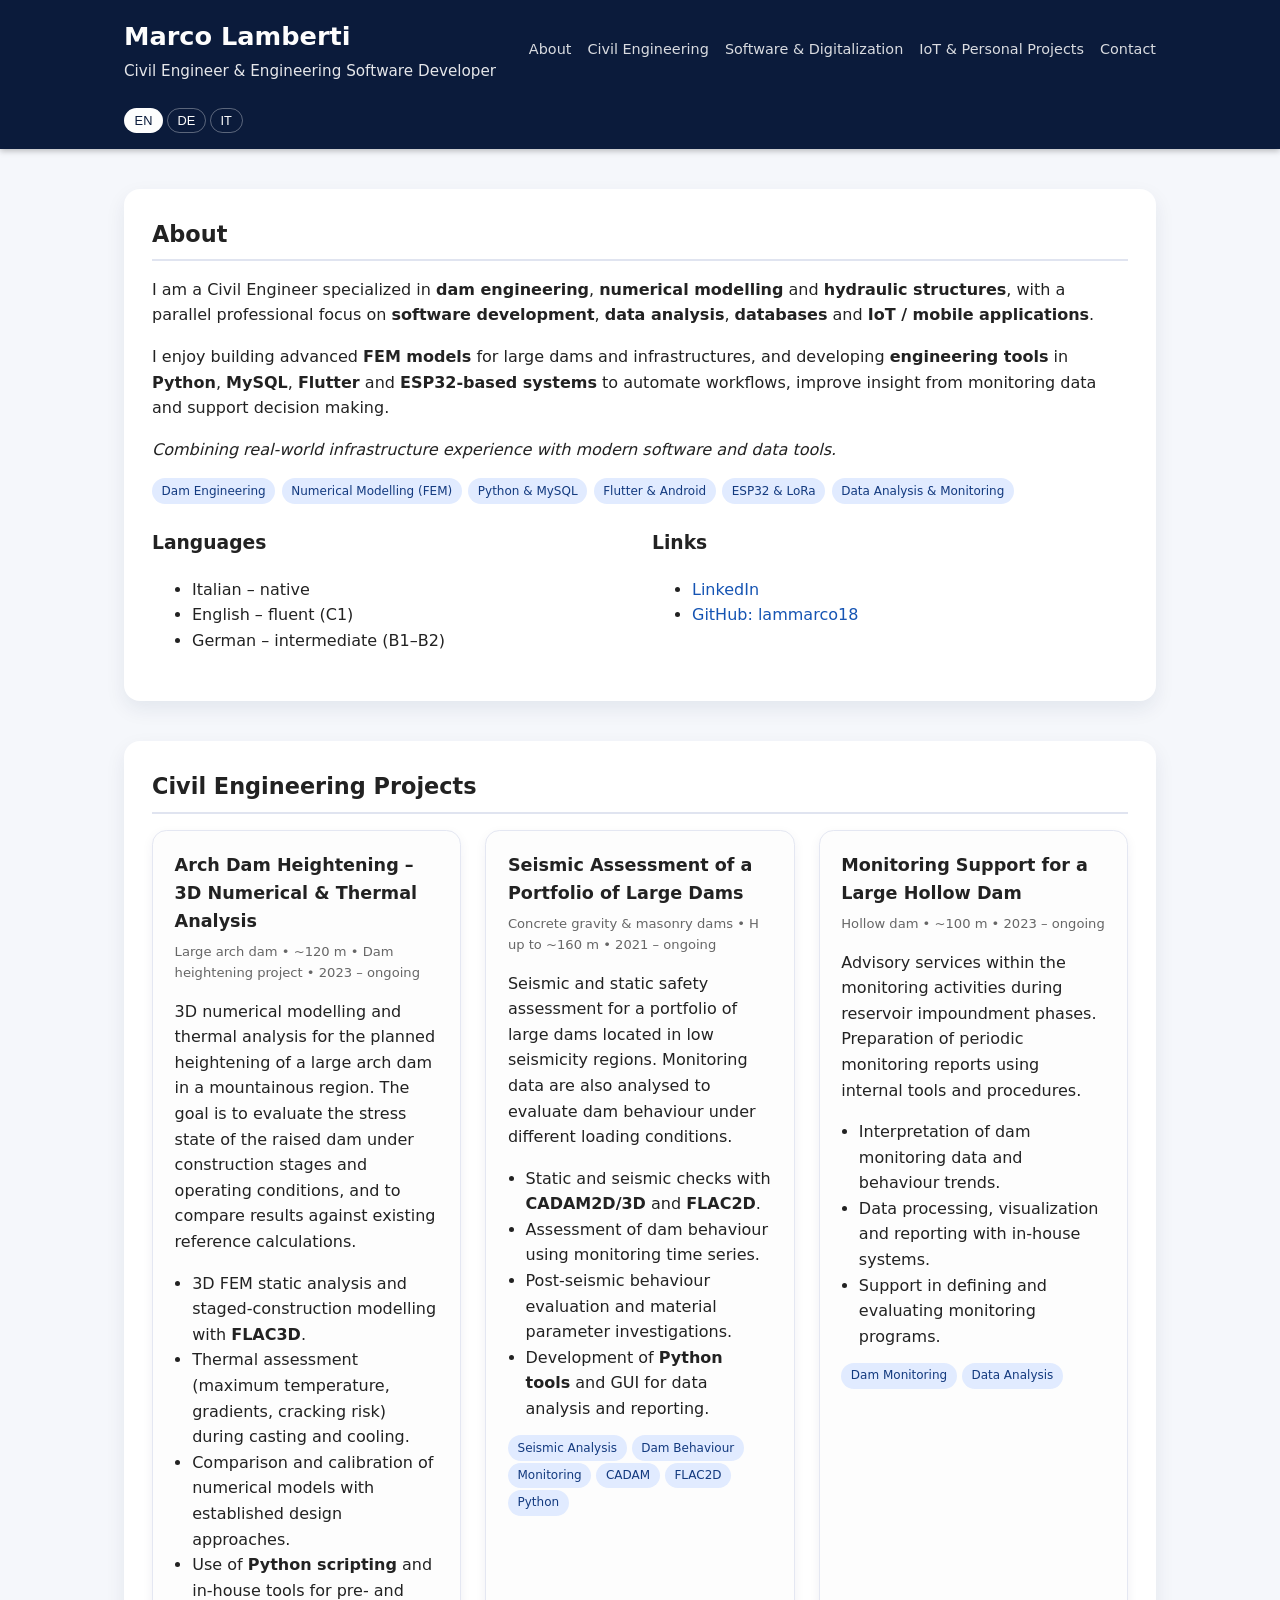
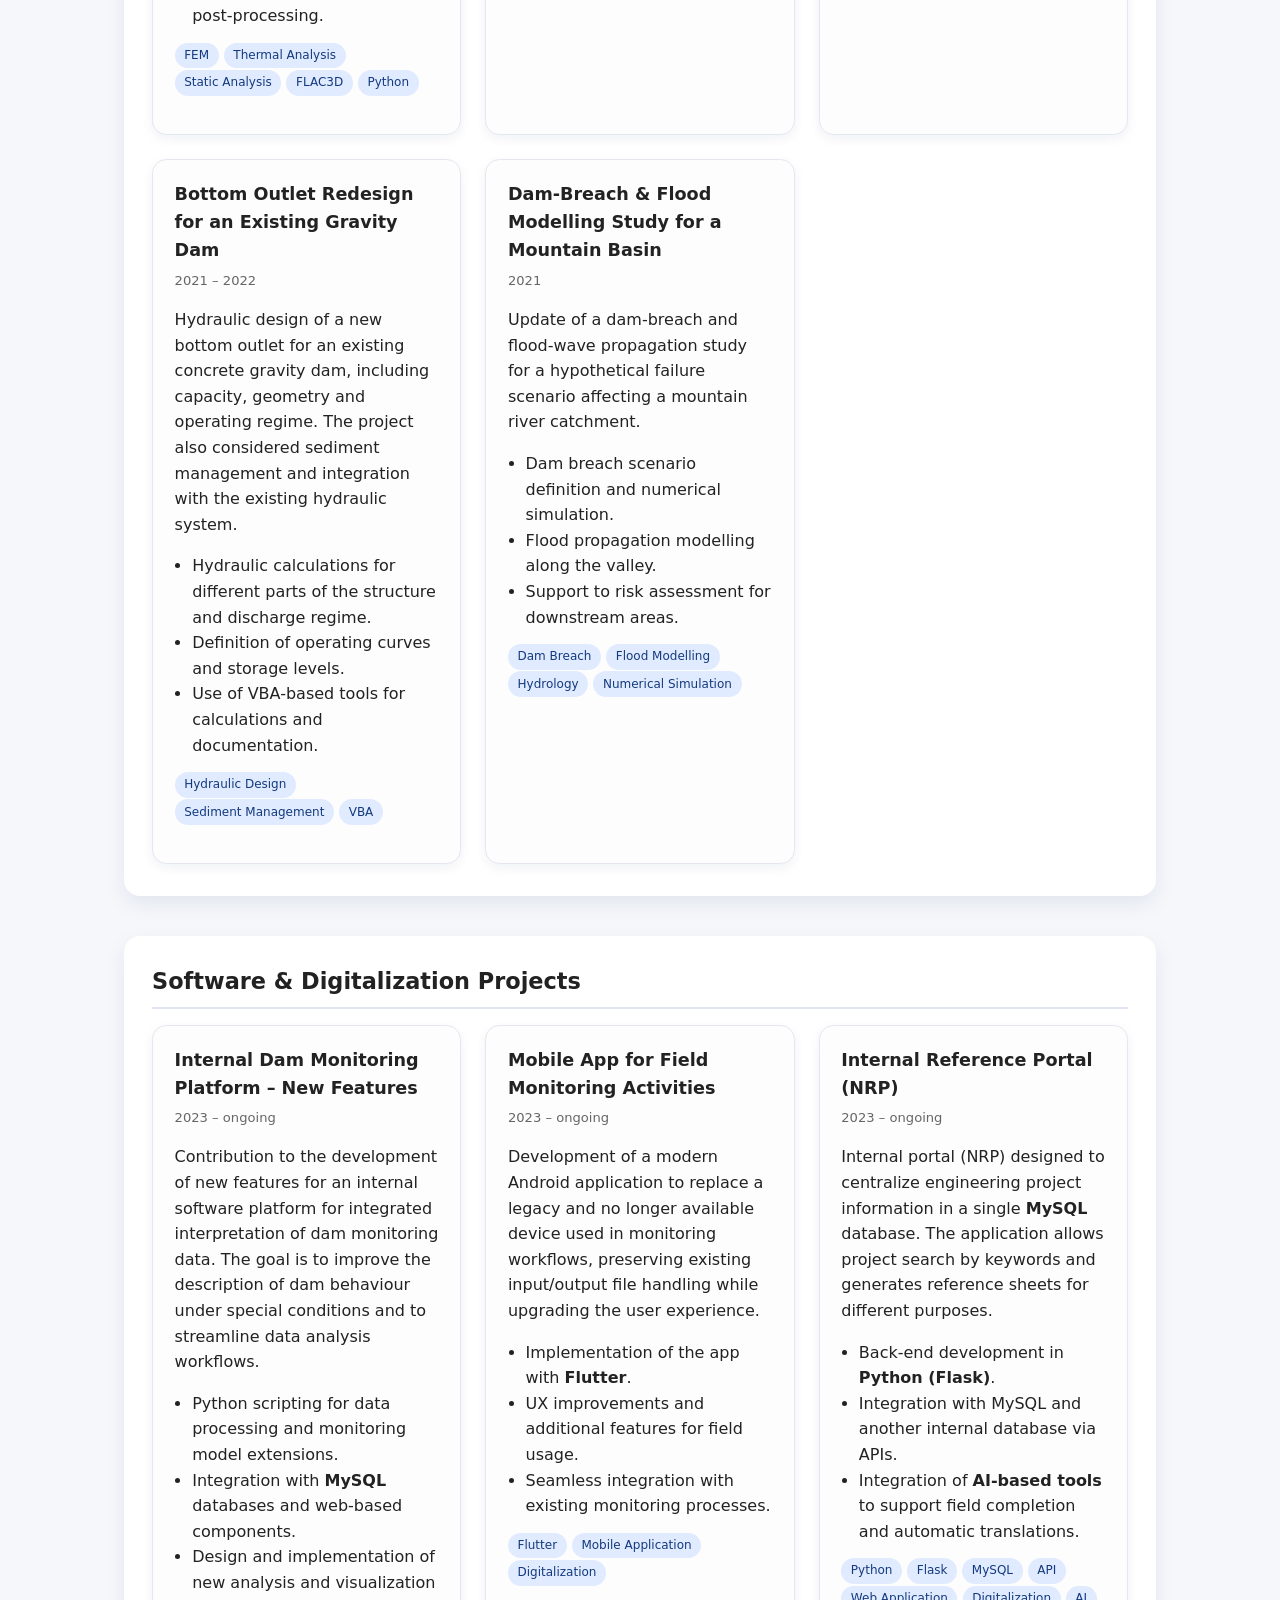
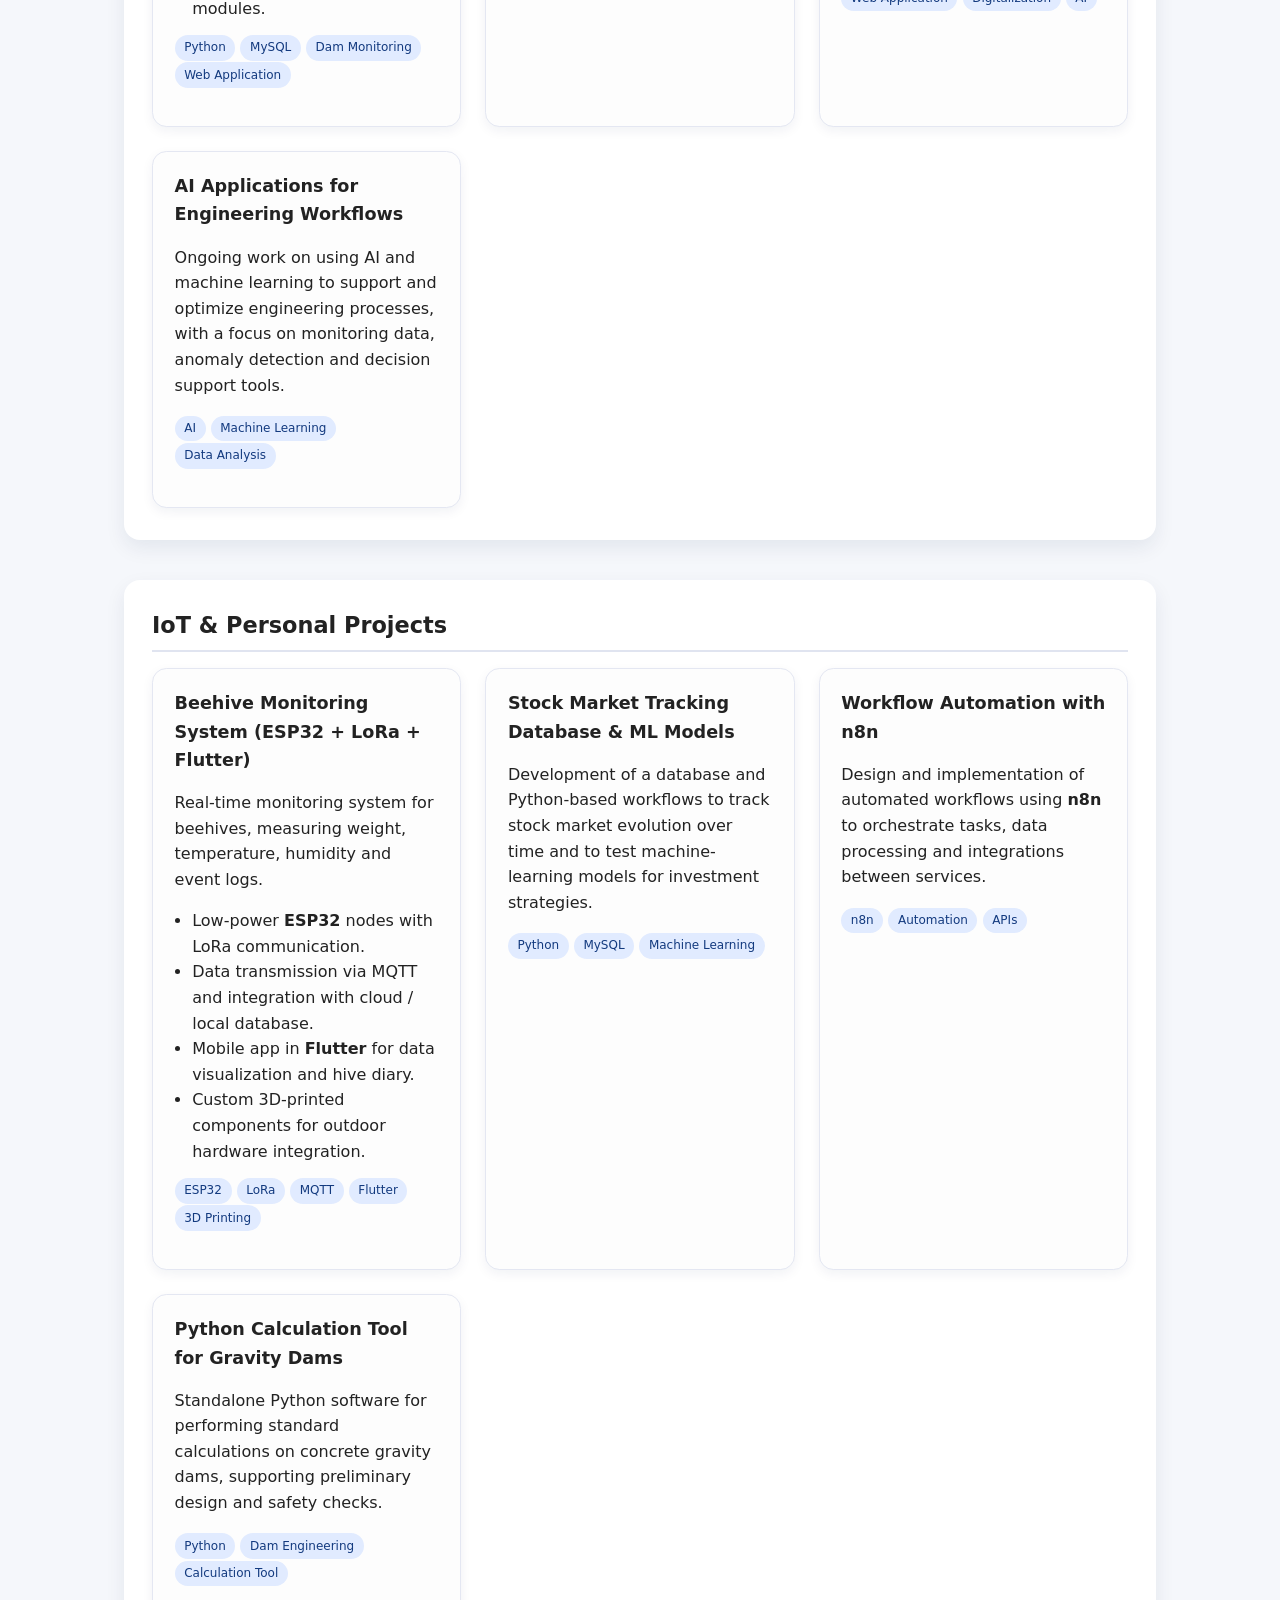
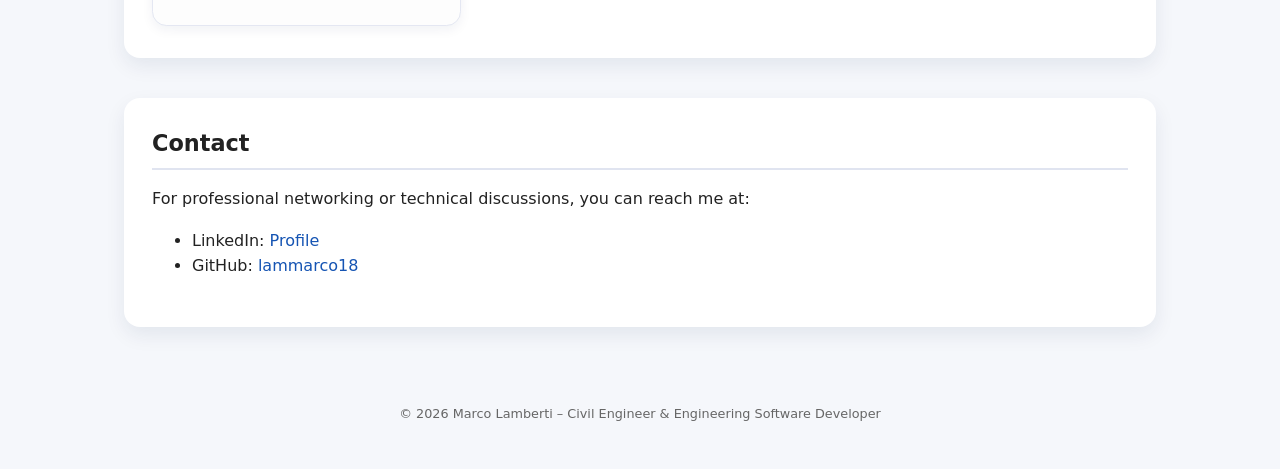
==== index.html @ 88639e2d "File added" ====
<!DOCTYPE html>
<html lang="en">
<head>
  <meta charset="UTF-8" />
  <title>Marco Lamberti – Civil Engineer & Software Developer</title>
  <meta name="viewport" content="width=device-width, initial-scale=1" />
  <meta name="description" content="Portfolio of Marco Lamberti, Civil Engineer specialized in dam engineering, numerical modelling and engineering software development (Python, MySQL, Flutter, IoT).">
  <link rel="stylesheet" href="style.css" />
</head>
<body>
  <header class="site-header">
    <div class="container header-inner">
      <div>
        <h1 class="site-title">Marco Lamberti</h1>
        <p class="site-subtitle">Civil Engineer &amp; Engineering Software Developer</p>
      </div>
      <nav class="main-nav">
        <a href="#about">About</a>
        <a href="#civil">Civil Engineering</a>
        <a href="#software">Software &amp; Digitalization</a>
        <a href="#iot">IoT &amp; Personal Projects</a>
        <a href="#contact">Contact</a>
      </nav>
      <div class="lang-switch">
        <button data-lang="en" class="lang-btn active">EN</button>
        <button data-lang="de" class="lang-btn">DE</button>
        <button data-lang="it" class="lang-btn">IT</button>
      </div>
    </div>
  </header>

  <main class="container">

    <!-- ================= ENGLISH ================= -->
    <section class="lang-section" data-lang="en">
      <section id="about" class="section-block">
        <h2>About</h2>
        <p>
          I am a Civil Engineer specialized in <strong>dam engineering</strong>, 
          <strong>numerical modelling</strong> and <strong>hydraulic structures</strong>,
          with a parallel professional focus on <strong>software development</strong>,
          <strong>data analysis</strong>, <strong>databases</strong> and 
          <strong>IoT / mobile applications</strong>.
        </p>
        <p>
          I enjoy building advanced <strong>FEM models</strong> for large dams and
          infrastructures, and developing <strong>engineering tools</strong> in 
          <strong>Python</strong>, <strong>MySQL</strong>, <strong>Flutter</strong> and 
          <strong>ESP32-based systems</strong> to automate workflows, improve insight 
          from monitoring data and support decision making.
        </p>
        <p class="tagline">
          Combining real-world infrastructure experience with modern software and data tools.
        </p>

        <div class="chips">
          <span class="chip">Dam Engineering</span>
          <span class="chip">Numerical Modelling (FEM)</span>
          <span class="chip">Python &amp; MySQL</span>
          <span class="chip">Flutter &amp; Android</span>
          <span class="chip">ESP32 &amp; LoRa</span>
          <span class="chip">Data Analysis &amp; Monitoring</span>
        </div>

        <div class="info-grid">
          <div>
            <h3>Languages</h3>
            <ul>
              <li>Italian – native</li>
              <li>English – fluent (C1)</li>
              <li>German – intermediate (B1–B2)</li>
            </ul>
          </div>
          <div>
            <h3>Links</h3>
            <ul>
              <li><a href="https://www.linkedin.com/in/marco-lamberti-engineer" target="_blank" rel="noopener">LinkedIn</a></li>
              <li><a href="https://github.com/lammarco18" target="_blank" rel="noopener">GitHub: lammarco18</a></li>
            </ul>
          </div>
        </div>
      </section>

      <section id="civil" class="section-block">
        <h2>Civil Engineering Projects</h2>
        <div class="card-grid">

          <article class="card">
            <h3>Arch Dam Heightening – 3D Numerical &amp; Thermal Analysis</h3>
            <p class="card-meta">Large arch dam • ~120 m • Dam heightening project • 2023 – ongoing</p>
            <p>
              3D numerical modelling and thermal analysis for the planned heightening of a 
              large arch dam in a mountainous region. The goal is to evaluate the stress state 
              of the raised dam under construction stages and operating conditions, and to compare 
              results against existing reference calculations.
            </p>
            <ul class="card-list">
              <li>3D FEM static analysis and staged-construction modelling with <strong>FLAC3D</strong>.</li>
              <li>Thermal assessment (maximum temperature, gradients, cracking risk) during casting and cooling.</li>
              <li>Comparison and calibration of numerical models with established design approaches.</li>
              <li>Use of <strong>Python scripting</strong> and in-house tools for pre- and post-processing.</li>
            </ul>
            <p class="card-tags">
              <span class="chip">FEM</span>
              <span class="chip">Thermal Analysis</span>
              <span class="chip">Static Analysis</span>
              <span class="chip">FLAC3D</span>
              <span class="chip">Python</span>
            </p>
          </article>

          <article class="card">
            <h3>Seismic Assessment of a Portfolio of Large Dams</h3>
            <p class="card-meta">Concrete gravity &amp; masonry dams • H up to ~160 m • 2021 – ongoing</p>
            <p>
              Seismic and static safety assessment for a portfolio of large dams located in 
              low seismicity regions. Monitoring data are also analysed to evaluate 
              dam behaviour under different loading conditions.
            </p>
            <ul class="card-list">
              <li>Static and seismic checks with <strong>CADAM2D/3D</strong> and <strong>FLAC2D</strong>.</li>
              <li>Assessment of dam behaviour using monitoring time series.</li>
              <li>Post-seismic behaviour evaluation and material parameter investigations.</li>
              <li>Development of <strong>Python tools</strong> and GUI for data analysis and reporting.</li>
            </ul>
            <p class="card-tags">
              <span class="chip">Seismic Analysis</span>
              <span class="chip">Dam Behaviour</span>
              <span class="chip">Monitoring</span>
              <span class="chip">CADAM</span>
              <span class="chip">FLAC2D</span>
              <span class="chip">Python</span>
            </p>
          </article>

          <article class="card">
            <h3>Monitoring Support for a Large Hollow Dam</h3>
            <p class="card-meta">Hollow dam • ~100 m • 2023 – ongoing</p>
            <p>
              Advisory services within the monitoring activities during reservoir 
              impoundment phases. Preparation of periodic monitoring reports using 
              internal tools and procedures.
            </p>
            <ul class="card-list">
              <li>Interpretation of dam monitoring data and behaviour trends.</li>
              <li>Data processing, visualization and reporting with in-house systems.</li>
              <li>Support in defining and evaluating monitoring programs.</li>
            </ul>
            <p class="card-tags">
              <span class="chip">Dam Monitoring</span>
              <span class="chip">Data Analysis</span>
            </p>
          </article>

          <article class="card">
            <h3>Bottom Outlet Redesign for an Existing Gravity Dam</h3>
            <p class="card-meta">2021 – 2022</p>
            <p>
              Hydraulic design of a new bottom outlet for an existing concrete gravity dam, 
              including capacity, geometry and operating regime. The project also considered 
              sediment management and integration with the existing hydraulic system.
            </p>
            <ul class="card-list">
              <li>Hydraulic calculations for different parts of the structure and discharge regime.</li>
              <li>Definition of operating curves and storage levels.</li>
              <li>Use of VBA-based tools for calculations and documentation.</li>
            </ul>
            <p class="card-tags">
              <span class="chip">Hydraulic Design</span>
              <span class="chip">Sediment Management</span>
              <span class="chip">VBA</span>
            </p>
          </article>

          <article class="card">
            <h3>Dam-Breach &amp; Flood Modelling Study for a Mountain Basin</h3>
            <p class="card-meta">2021</p>
            <p>
              Update of a dam-breach and flood-wave propagation study for a hypothetical 
              failure scenario affecting a mountain river catchment.
            </p>
            <ul class="card-list">
              <li>Dam breach scenario definition and numerical simulation.</li>
              <li>Flood propagation modelling along the valley.</li>
              <li>Support to risk assessment for downstream areas.</li>
            </ul>
            <p class="card-tags">
              <span class="chip">Dam Breach</span>
              <span class="chip">Flood Modelling</span>
              <span class="chip">Hydrology</span>
              <span class="chip">Numerical Simulation</span>
            </p>
          </article>

        </div>
      </section>

      <section id="software" class="section-block">
        <h2>Software &amp; Digitalization Projects</h2>
        <div class="card-grid">

          <article class="card">
            <h3>Internal Dam Monitoring Platform – New Features</h3>
            <p class="card-meta">2023 – ongoing</p>
            <p>
              Contribution to the development of new features for an internal software 
              platform for integrated interpretation of dam monitoring data. The goal is to 
              improve the description of dam behaviour under special conditions and to 
              streamline data analysis workflows.
            </p>
            <ul class="card-list">
              <li>Python scripting for data processing and monitoring model extensions.</li>
              <li>Integration with <strong>MySQL</strong> databases and web-based components.</li>
              <li>Design and implementation of new analysis and visualization modules.</li>
            </ul>
            <p class="card-tags">
              <span class="chip">Python</span>
              <span class="chip">MySQL</span>
              <span class="chip">Dam Monitoring</span>
              <span class="chip">Web Application</span>
            </p>
          </article>

          <article class="card">
            <h3>Mobile App for Field Monitoring Activities</h3>
            <p class="card-meta">2023 – ongoing</p>
            <p>
              Development of a modern Android application to replace a legacy and 
              no longer available device used in monitoring workflows, preserving 
              existing input/output file handling while upgrading the user experience.
            </p>
            <ul class="card-list">
              <li>Implementation of the app with <strong>Flutter</strong>.</li>
              <li>UX improvements and additional features for field usage.</li>
              <li>Seamless integration with existing monitoring processes.</li>
            </ul>
            <p class="card-tags">
              <span class="chip">Flutter</span>
              <span class="chip">Mobile Application</span>
              <span class="chip">Digitalization</span>
            </p>
          </article>

          <article class="card">
            <h3>Internal Reference Portal (NRP)</h3>
            <p class="card-meta">2023 – ongoing</p>
            <p>
              Internal portal (NRP) designed to centralize engineering project information in a single 
              <strong>MySQL</strong> database. The application allows project search by 
              keywords and generates reference sheets for different purposes.
            </p>
            <ul class="card-list">
              <li>Back-end development in <strong>Python (Flask)</strong>.</li>
              <li>Integration with MySQL and another internal database via APIs.</li>
              <li>Integration of <strong>AI-based tools</strong> to support field completion and automatic translations.</li>
            </ul>
            <p class="card-tags">
              <span class="chip">Python</span>
              <span class="chip">Flask</span>
              <span class="chip">MySQL</span>
              <span class="chip">API</span>
              <span class="chip">Web Application</span>
              <span class="chip">Digitalization</span>
              <span class="chip">AI</span>
            </p>
          </article>

          <article class="card">
            <h3>AI Applications for Engineering Workflows</h3>
            <p>
              Ongoing work on using AI and machine learning to support and optimize 
              engineering processes, with a focus on monitoring data, anomaly detection 
              and decision support tools.
            </p>
            <p class="card-tags">
              <span class="chip">AI</span>
              <span class="chip">Machine Learning</span>
              <span class="chip">Data Analysis</span>
            </p>
          </article>

        </div>
      </section>

      <section id="iot" class="section-block">
        <h2>IoT &amp; Personal Projects</h></h2>
        <div class="card-grid">

          <article class="card">
            <h3>Beehive Monitoring System (ESP32 + LoRa + Flutter)</h3>
            <p>
              Real-time monitoring system for beehives, measuring weight, temperature, 
              humidity and event logs.
            </p>
            <ul class="card-list">
              <li>Low-power <strong>ESP32</strong> nodes with LoRa communication.</li>
              <li>Data transmission via MQTT and integration with cloud / local database.</li>
              <li>Mobile app in <strong>Flutter</strong> for data visualization and hive diary.</li>
              <li>Custom 3D-printed components for outdoor hardware integration.</li>
            </ul>
            <p class="card-tags">
              <span class="chip">ESP32</span>
              <span class="chip">LoRa</span>
              <span class="chip">MQTT</span>
              <span class="chip">Flutter</span>
              <span class="chip">3D Printing</span>
            </p>
          </article>

          <article class="card">
            <h3>Stock Market Tracking Database &amp; ML Models</h3>
            <p>
              Development of a database and Python-based workflows to track stock market 
              evolution over time and to test machine-learning models for investment strategies.
            </p>
            <p class="card-tags">
              <span class="chip">Python</span>
              <span class="chip">MySQL</span>
              <span class="chip">Machine Learning</span>
            </p>
          </article>

          <article class="card">
            <h3>Workflow Automation with n8n</h3>
            <p>
              Design and implementation of automated workflows using <strong>n8n</strong> 
              to orchestrate tasks, data processing and integrations between services.
            </p>
            <p class="card-tags">
              <span class="chip">n8n</span>
              <span class="chip">Automation</span>
              <span class="chip">APIs</span>
            </p>
          </article>

          <article class="card">
            <h3>Python Calculation Tool for Gravity Dams</h3>
            <p>
              Standalone Python software for performing standard calculations on concrete 
              gravity dams, supporting preliminary design and safety checks.
            </p>
            <p class="card-tags">
              <span class="chip">Python</span>
              <span class="chip">Dam Engineering</span>
              <span class="chip">Calculation Tool</span>
            </p>
          </article>

        </div>
      </section>

      <section id="contact" class="section-block">
        <h2>Contact</h2>
        <p>
          For professional networking or technical discussions, you can reach me at:
        </p>
        <ul>
          <li>LinkedIn: <a href="https://www.linkedin.com/in/marco-lamberti-engineer" target="_blank" rel="noopener">Profile</a></li>
          <li>GitHub: <a href="https://github.com/lammarco18" target="_blank" rel="noopener">lammarco18</a></li>
        </ul>
      </section>
    </section>

    <!-- ================= DEUTSCH ================= -->
    <section class="lang-section hidden" data-lang="de">
      <section id="about-de" class="section-block">
        <h2>Über mich</h2>
        <p>
          Ich bin Bauingenieur mit Spezialisierung auf <strong>Talsperren</strong>, 
          <strong>numerische Modellierung</strong> und <strong>hydraulische Bauwerke</strong>
          und verfolge parallel eine zweite Laufbahn im Bereich 
          <strong>Softwareentwicklung</strong>, <strong>Datenanalyse</strong>, 
          <strong>Datenbanken</strong> sowie <strong>IoT- und Mobile-Anwendungen</strong>.
        </p>
        <p>
          Ich verbinde praktische Erfahrungen aus Projekten an realen Infrastrukturen mit 
          modernen Werkzeugen wie <strong>Python</strong>, <strong>MySQL</strong>, 
          <strong>Flutter</strong> und <strong>ESP32</strong>, um Arbeitsabläufe zu 
          automatisieren und Monitoringdaten besser zu nutzen.
        </p>
      </section>

      <section id="civil-de" class="section-block">
        <h2>Referenzen – Bauingenieurwesen</h2>
        <ul>
          <li><strong>Erhöhung einer Bogenstaumauer</strong> – 3D-FEM- und thermische Nachweise mit FLAC3D.</li>
          <li><strong>Seismische Nachweise für ein Portfolio grosser Talsperren</strong> – statische, seismische und Monitoring-Analysen mit CADAM und FLAC2D.</li>
          <li><strong>Monitoring-Unterstützung für eine grosse Hohlstaumauer</strong> – Auswertung von Monitoringdaten und Berichterstellung.</li>
          <li><strong>Neuauslegung eines Grundablasses</strong> – hydraulische Berechnungen und Sedimentbewirtschaftung.</li>
          <li><strong>Dammbruch- und Flutwellensimulation für ein Gebirgseinzugsgebiet</strong> – Aktualisierung von Modellen und Szenarien.</li>
        </ul>
      </section>

      <section id="software-de" class="section-block">
        <h2>Software &amp; Digitalisierung</h2>
        <ul>
          <li>Mitentwicklung neuer Funktionen einer internen Monitoring-Plattform (Python, MySQL, Webanwendung).</li>
          <li>Entwicklung einer mobilen App für Monitoring-Einsätze im Feld (Flutter, Android).</li>
          <li>Aufbau eines internen Referenzportals (NRP) für Projektwissen (Python/Flask, MySQL, API, KI-Unterstützung).</li>
          <li>Entwicklung von KI-Anwendungen zur Unterstützung und Optimierung von Ingenieurprozessen.</li>
        </ul>
      </section>

      <section id="iot-de" class="section-block">
        <h2>IoT &amp; persönliche Projekte</h2>
        <ul>
          <li>IoT-System für <strong>Bienenstock-Monitoring</strong> (ESP32, LoRa, MQTT, Flutter, 3D-Druck).</li>
          <li>Datenbank und Workflows zur <strong>Aktienmarkt-Analyse</strong> mit ML-Modellen.</li>
          <li><strong>Workflow-Automatisierung</strong> mit n8n.</li>
          <li>Python-Software für <strong>Berechnungen von Gewichtsdämmen</strong>.</li>
        </ul>
      </section>

      <section id="contact-de" class="section-block">
        <h2>Kontakt</h2>
        <p>
          Für berufliches Networking oder technischen Austausch erreichen Sie mich unter:
        </p>
        <ul>
          <li>LinkedIn: <a href="https://www.linkedin.com/in/marco-lamberti-engineer" target="_blank" rel="noopener">Profil</a></li>
          <li>GitHub: <a href="https://github.com/lammarco18" target="_blank" rel="noopener">lammarco18</a></li>
        </ul>
      </section>
    </section>

    <!-- ================= ITALIANO ================= -->
    <section class="lang-section hidden" data-lang="it">
      <section id="about-it" class="section-block">
        <h2>Chi sono</h2>
        <p>
          Sono un Ingegnere Civile specializzato in <strong>ingegneria delle dighe</strong>, 
          <strong>modellazione numerica</strong> e <strong>opere idrauliche</strong>, con una 
          seconda anima professionale nello <strong>sviluppo software</strong>, 
          <strong>analisi dati</strong>, <strong>basi di dati</strong> e 
          <strong>applicazioni IoT e mobile</strong>.
        </p>
        <p>
          Unisco esperienza su progetti reali (dighe, infrastrutture idrauliche) con strumenti 
          moderni come <strong>Python</strong>, <strong>MySQL</strong>, <strong>Flutter</strong> 
          ed <strong>ESP32</strong>, creando strumenti che automatizzano i flussi di lavoro e 
          valorizzano i dati di monitoraggio.
        </p>
      </section>

      <section id="civil-it" class="section-block">
        <h2>Progetti di Ingegneria Civile</h2>
        <ul>
          <li><strong>Innalzamento di una diga ad arco</strong> – Modellazione 3D FEM e verifiche statiche e termiche con FLAC3D.</li>
          <li><strong>Verifiche sismiche di un portafoglio di grandi dighe</strong> – Analisi statiche, sismiche e dei dati di monitoraggio.</li>
          <li><strong>Supporto al monitoraggio di una grande diga a gravità cava</strong> – Interpretazione dei dati e redazione di rapporti periodici.</li>
          <li><strong>Ridisegno dello scarico di fondo di una diga</strong> – Progetto idraulico, capacità di scarico e gestione sedimenti.</li>
          <li><strong>Studio di rottura diga e propagazione dell’onda di piena</strong> per un bacino montano.</li>
        </ul>
      </section>

      <section id="software-it" class="section-block">
        <h2>Software &amp; Digitalizzazione</h2>
        <ul>
          <li>Sviluppo di nuove funzionalità per una piattaforma interna di monitoraggio dighe (Python, MySQL, web).</li>
          <li>Sviluppo di una app Android per le attività di monitoraggio in campo (Flutter).</li>
          <li>Sviluppo di un portale interno di referenze (NRP) per progetti di ingegneria (Python/Flask, MySQL, API, strumenti IA).</li>
          <li>Applicazioni di <strong>AI</strong> per ottimizzare processi nel campo dell’ingegneria.</li>
        </ul>
      </section>

      <section id="iot-it" class="section-block">
        <h2>IoT &amp; Progetti Personali</h2>
        <ul>
          <li>Sistema di <strong>monitoraggio arnie</strong> (ESP32, LoRa, MQTT, Flutter, componenti stampati in 3D).</li>
          <li>Database e workflow per <strong>analisi del mercato azionario</strong> con modelli ML.</li>
          <li><strong>Automazione di task</strong> con n8n.</li>
          <li>Software di calcolo per <strong>dighe a gravità</strong> in Python.</li>
        </ul>
      </section>

      <section id="contact-it" class="section-block">
        <h2>Contatti</h2>
        <p>
          Per networking professionale o discussioni tecniche, puoi contattarmi a:
        </p>
        <ul>
          <li>LinkedIn: <a href="https://www.linkedin.com/in/marco-lamberti-engineer" target="_blank" rel="noopener">Profilo</a></li>
          <li>GitHub: <a href="https://github.com/lammarco18" target="_blank" rel="noopener">lammarco18</a></li>
        </ul>
      </section>
    </section>

  </main>

  <footer class="site-footer">
    <div class="container">
      <p>&copy; <span id="year"></span> Marco Lamberti – Civil Engineer &amp; Engineering Software Developer</p>
    </div>
  </footer>

  <script>
    // Language switching
    const langButtons = document.querySelectorAll('.lang-btn');
    const langSections = document.querySelectorAll('.lang-section');

    langButtons.forEach(btn => {
      btn.addEventListener('click', () => {
        const lang = btn.getAttribute('data-lang');
        langButtons.forEach(b => b.classList.remove('active'));
        btn.classList.add('active');
        langSections.forEach(section => {
          if (section.getAttribute('data-lang') === lang) {
            section.classList.remove('hidden');
          } else {
            section.classList.add('hidden');
          }
        });
      });
    });

    // Year in footer
    document.getElementById('year').textContent = new Date().getFullYear();
  </script>
</body>
</html>
---- style.css ----
* {
  box-sizing: border-box;
}

body {
  margin: 0;
  font-family: system-ui, -apple-system, BlinkMacSystemFont, "Segoe UI", sans-serif;
  background: #f5f7fb;
  color: #222;
  line-height: 1.6;
}

a {
  color: #1554b3;
  text-decoration: none;
}

a:hover {
  text-decoration: underline;
}

.container {
  max-width: 1080px;
  margin: 0 auto;
  padding: 0 1.5rem;
}

/* Header */

.site-header {
  background: #0b1b3b;
  color: #fdfdfd;
  padding: 1rem 0;
  box-shadow: 0 2px 6px rgba(0,0,0,0.25);
  position: sticky;
  top: 0;
  z-index: 10;
}

.header-inner {
  display: flex;
  align-items: center;
  gap: 1.5rem;
  flex-wrap: wrap;
  justify-content: space-between;
}

.site-title {
  margin: 0;
  font-size: 1.6rem;
}

.site-subtitle {
  margin: 0.15rem 0 0;
  font-size: 0.95rem;
  opacity: 0.9;
}

.main-nav {
  display: flex;
  gap: 1rem;
  font-size: 0.9rem;
  flex-wrap: wrap;
}

.main-nav a {
  color: #fdfdfd;
  opacity: 0.85;
}

.main-nav a:hover {
  opacity: 1;
}

.lang-switch {
  display: flex;
  gap: 0.25rem;
}

.lang-btn {
  border: 1px solid #fdfdfd55;
  background: transparent;
  color: #fdfdfd;
  padding: 0.25rem 0.6rem;
  border-radius: 999px;
  font-size: 0.8rem;
  cursor: pointer;
}

.lang-btn.active {
  background: #fdfdfd;
  color: #0b1b3b;
}

/* Sections */

.section-block {
  margin: 2.5rem 0;
  background: #ffffff;
  padding: 1.75rem 1.75rem 2rem;
  border-radius: 1rem;
  box-shadow: 0 8px 20px rgba(15,35,80,0.08);
}

.section-block h2 {
  margin-top: 0;
  font-size: 1.4rem;
  border-bottom: 2px solid #e0e4f0;
  padding-bottom: 0.4rem;
  margin-bottom: 1rem;
}

/* Cards */

.card-grid {
  display: grid;
  grid-template-columns: repeat(auto-fit, minmax(260px, 1fr));
  gap: 1.5rem;
}

.card {
  background: #fdfdfd;
  border-radius: 0.9rem;
  padding: 1.25rem 1.35rem 1.4rem;
  box-shadow: 0 4px 12px rgba(15,35,80,0.06);
  border: 1px solid #e4e7f2;
}

.card h3 {
  margin-top: 0;
  margin-bottom: 0.35rem;
  font-size: 1.1rem;
}

.card-meta {
  font-size: 0.82rem;
  color: #666;
  margin-top: 0;
  margin-bottom: 0.5rem;
}

.card-list {
  padding-left: 1.1rem;
  margin: 0.4rem 0;
}

.card-tags {
  margin-top: 0.75rem;
}

/* Chips */

.chips {
  display: flex;
  flex-wrap: wrap;
  gap: 0.4rem;
  margin-top: 1rem;
}

.chip {
  display: inline-flex;
  align-items: center;
  padding: 0.2rem 0.6rem;
  border-radius: 999px;
  background: #e1ebff;
  font-size: 0.75rem;
  color: #133a7f;
}

/* About */

.tagline {
  margin-top: 0.75rem;
  font-style: italic;
}

.info-grid {
  display: grid;
  grid-template-columns: repeat(auto-fit, minmax(220px, 1fr));
  gap: 1.5rem;
  margin-top: 1.5rem;
}

.info-grid h3 {
  margin-top: 0;
}

/* Utilities */

.hidden {
  display: none;
}

/* Footer */

.site-footer {
  padding: 1.5rem 0 2rem;
  text-align: center;
  font-size: 0.8rem;
  color: #666;
}

/* Responsive */

@media (max-width: 720px) {
  .header-inner {
    align-items: flex-start;
  }
  .main-nav {
    order: 3;
  }
  .lang-switch {
    margin-left: auto;
  }
}
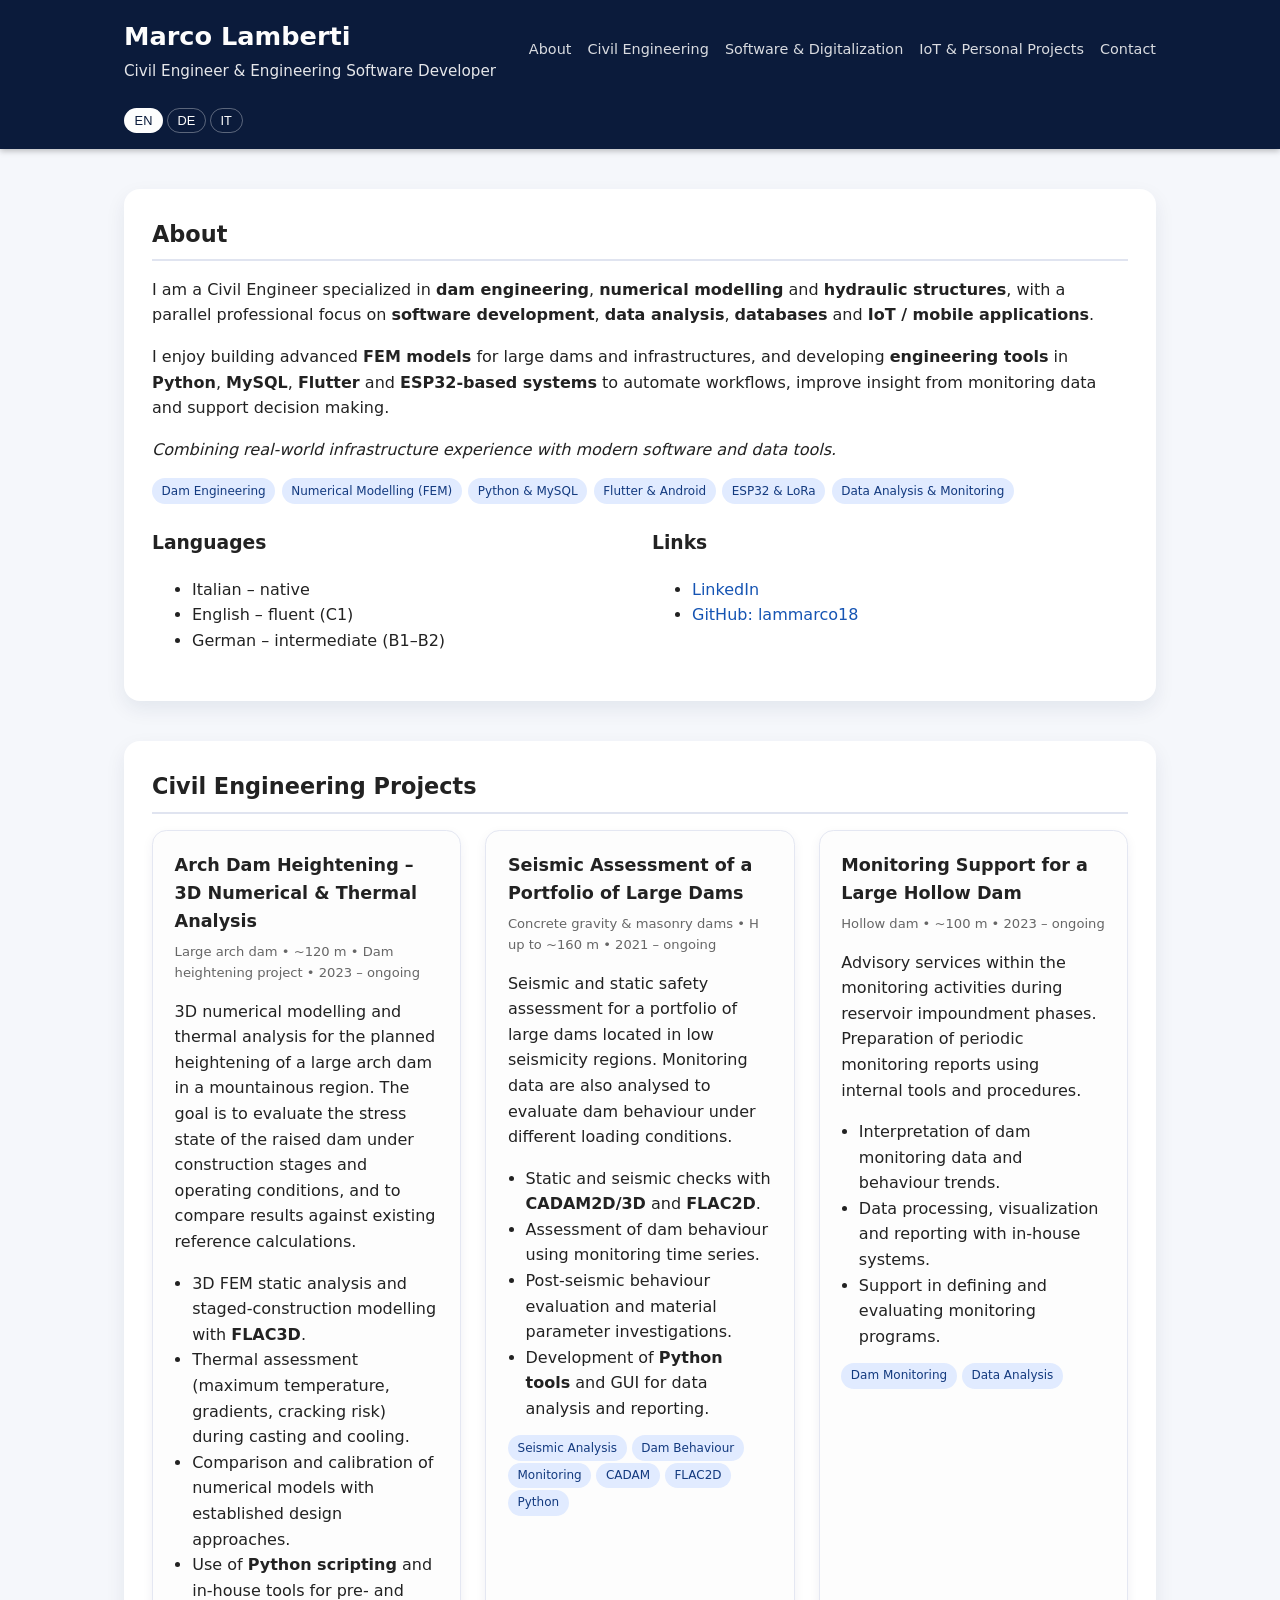
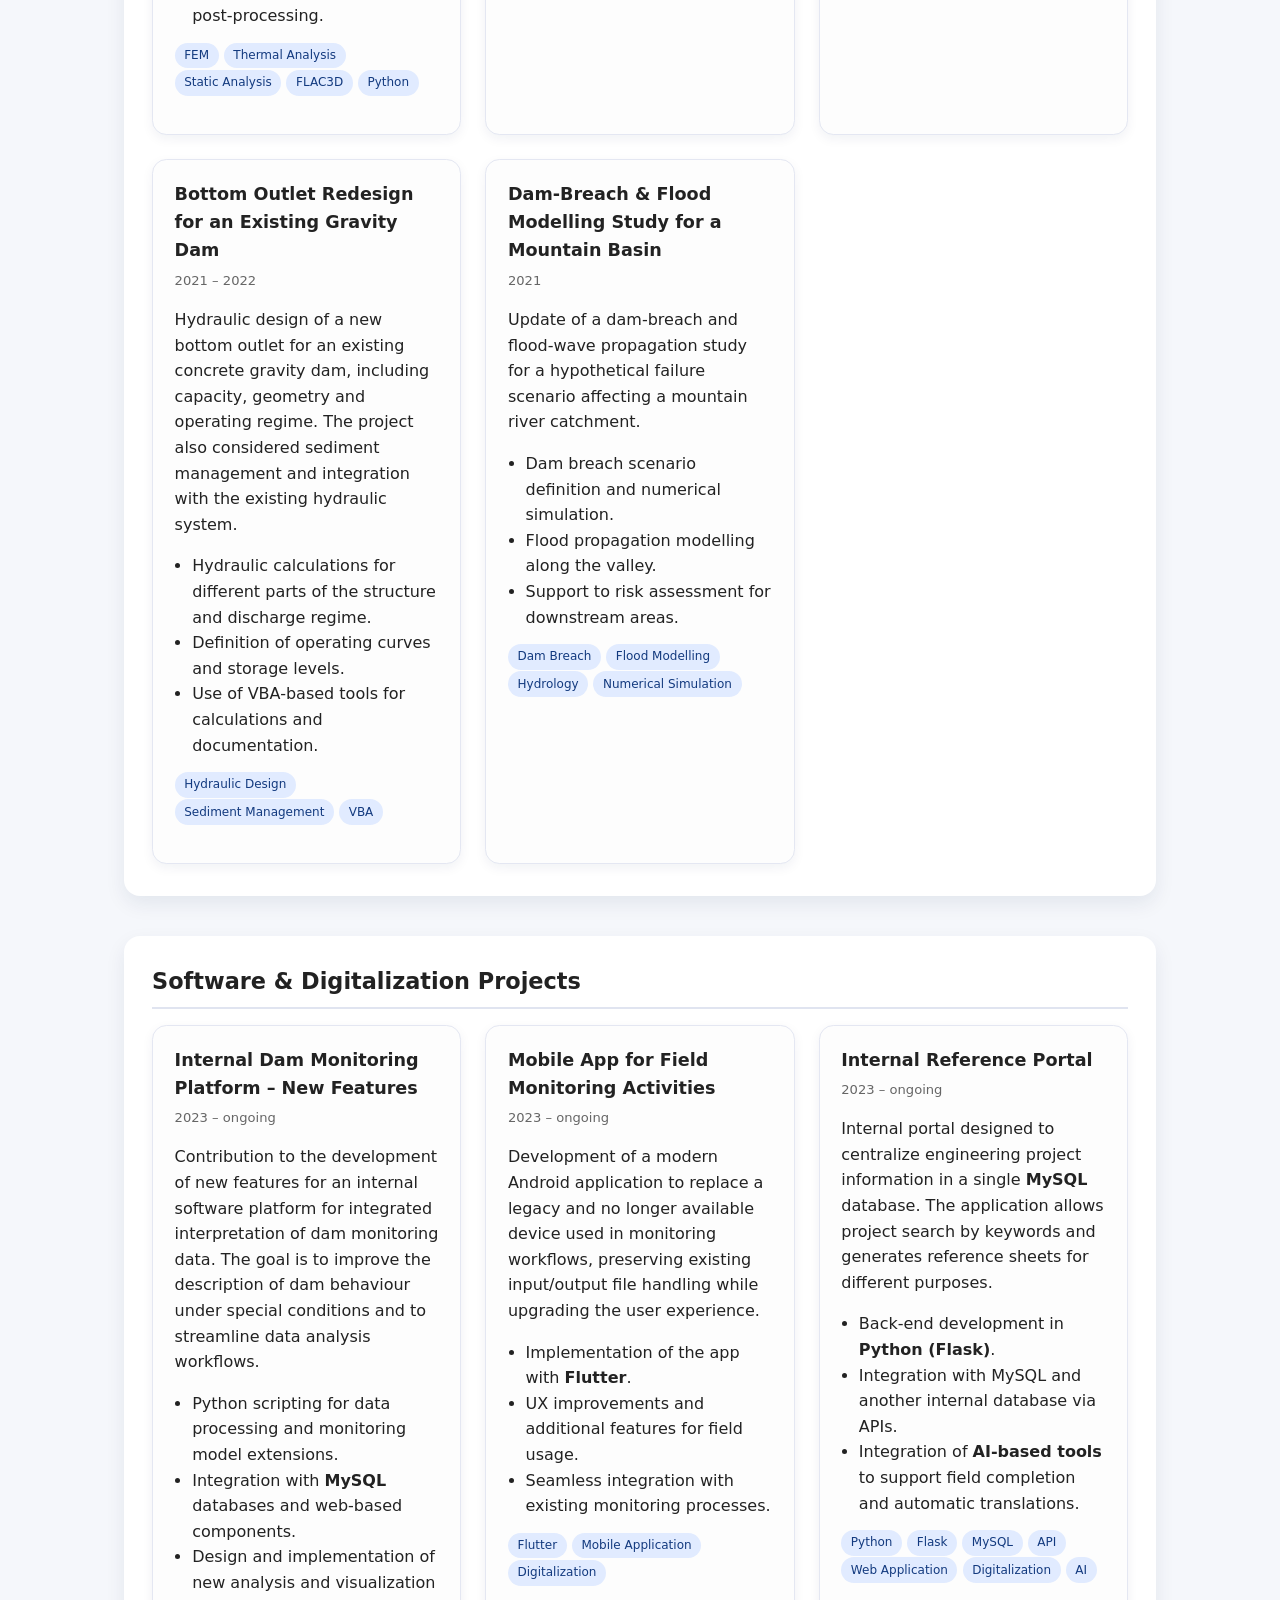
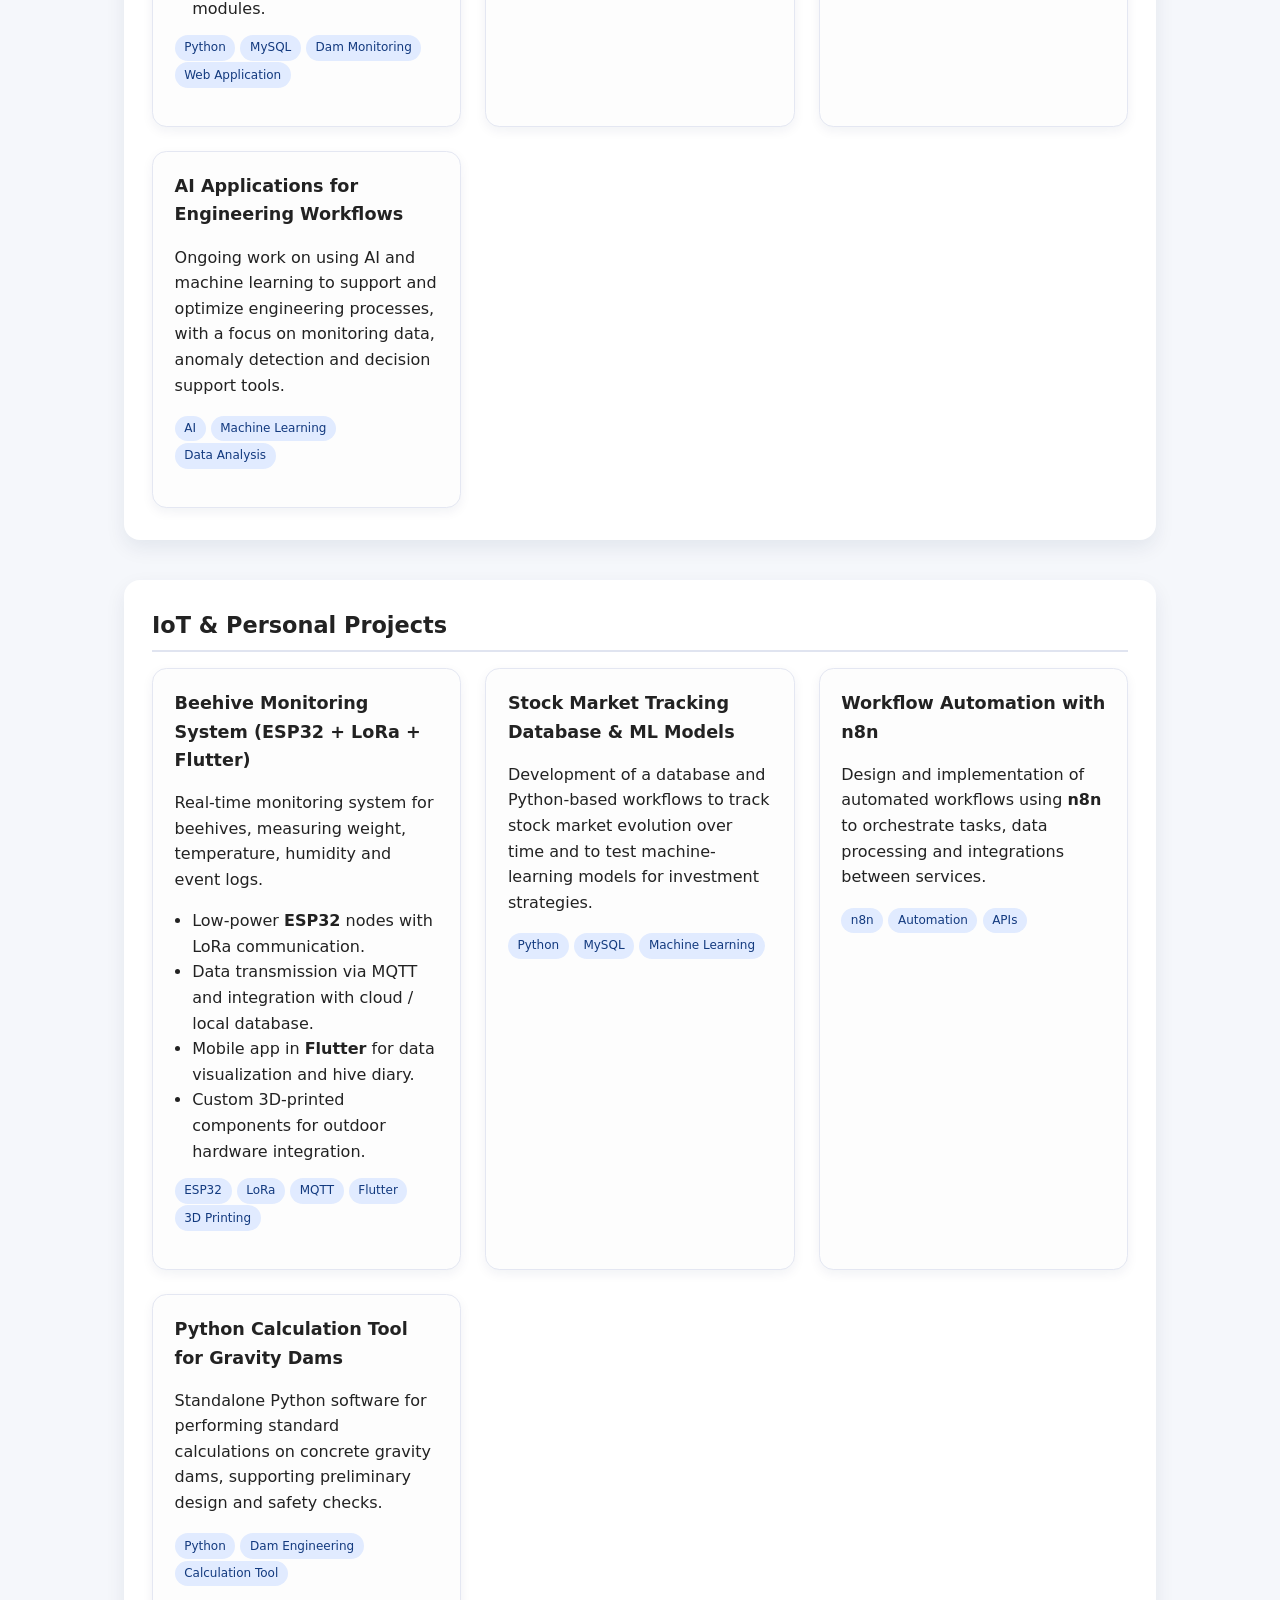
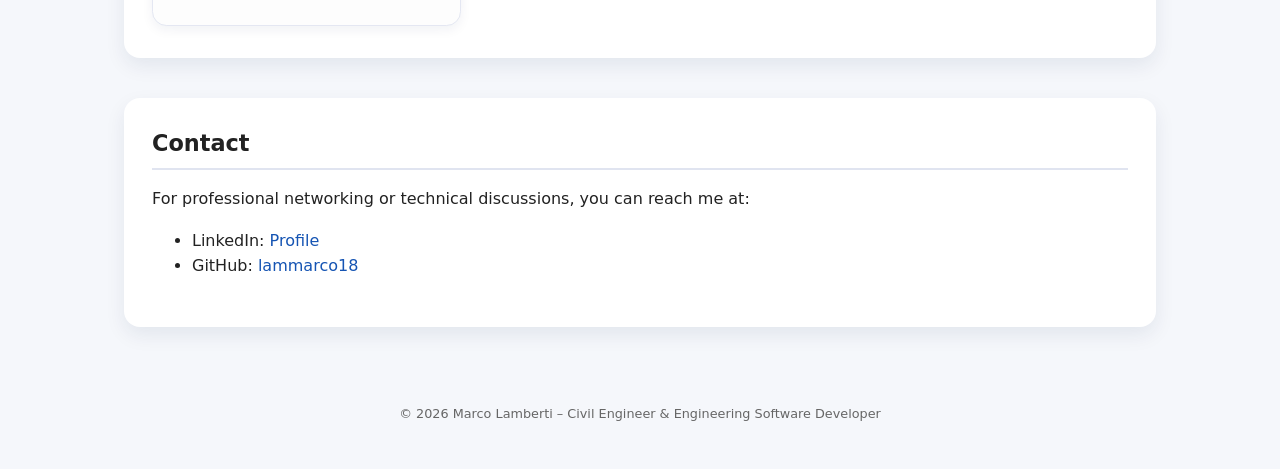
==== commit 914af598: "Minor corrections" ====
--- a/index.html
+++ b/index.html
@@ -242,10 +242,10 @@
           </article>
 
           <article class="card">
-            <h3>Internal Reference Portal (NRP)</h3>
+            <h3>Internal Reference Portal</h3>
             <p class="card-meta">2023 – ongoing</p>
             <p>
-              Internal portal (NRP) designed to centralize engineering project information in a single 
+              Internal portal designed to centralize engineering project information in a single 
               <strong>MySQL</strong> database. The application allows project search by 
               keywords and generates reference sheets for different purposes.
             </p>
@@ -396,7 +396,7 @@
         <ul>
           <li>Mitentwicklung neuer Funktionen einer internen Monitoring-Plattform (Python, MySQL, Webanwendung).</li>
           <li>Entwicklung einer mobilen App für Monitoring-Einsätze im Feld (Flutter, Android).</li>
-          <li>Aufbau eines internen Referenzportals (NRP) für Projektwissen (Python/Flask, MySQL, API, KI-Unterstützung).</li>
+          <li>Aufbau eines internen Referenzportals für Projektwissen (Python, MySQL, API, KI-Unterstützung).</li>
           <li>Entwicklung von KI-Anwendungen zur Unterstützung und Optimierung von Ingenieurprozessen.</li>
         </ul>
       </section>
@@ -458,7 +458,7 @@
         <ul>
           <li>Sviluppo di nuove funzionalità per una piattaforma interna di monitoraggio dighe (Python, MySQL, web).</li>
           <li>Sviluppo di una app Android per le attività di monitoraggio in campo (Flutter).</li>
-          <li>Sviluppo di un portale interno di referenze (NRP) per progetti di ingegneria (Python/Flask, MySQL, API, strumenti IA).</li>
+          <li>Sviluppo di un portale interno di referenze per progetti di ingegneria (Python, MySQL, API, strumenti IA).</li>
           <li>Applicazioni di <strong>AI</strong> per ottimizzare processi nel campo dell’ingegneria.</li>
         </ul>
       </section>
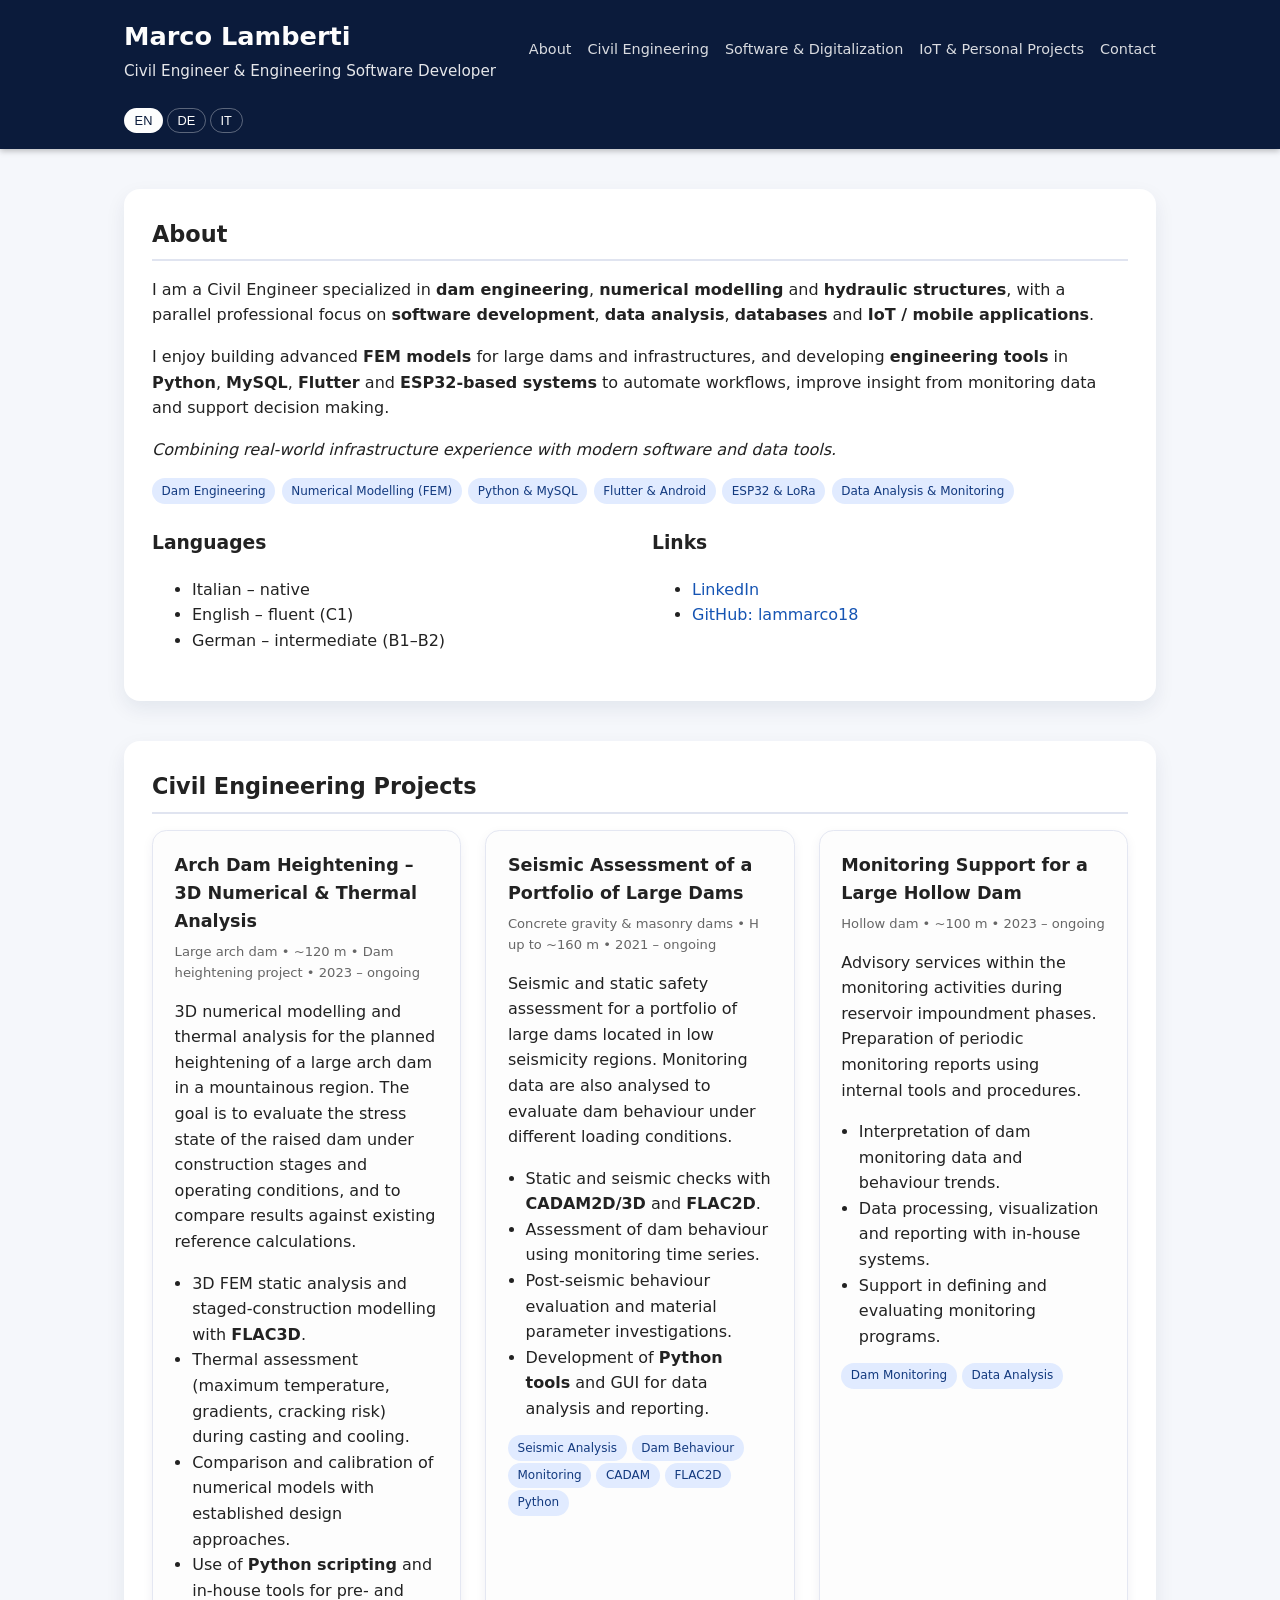
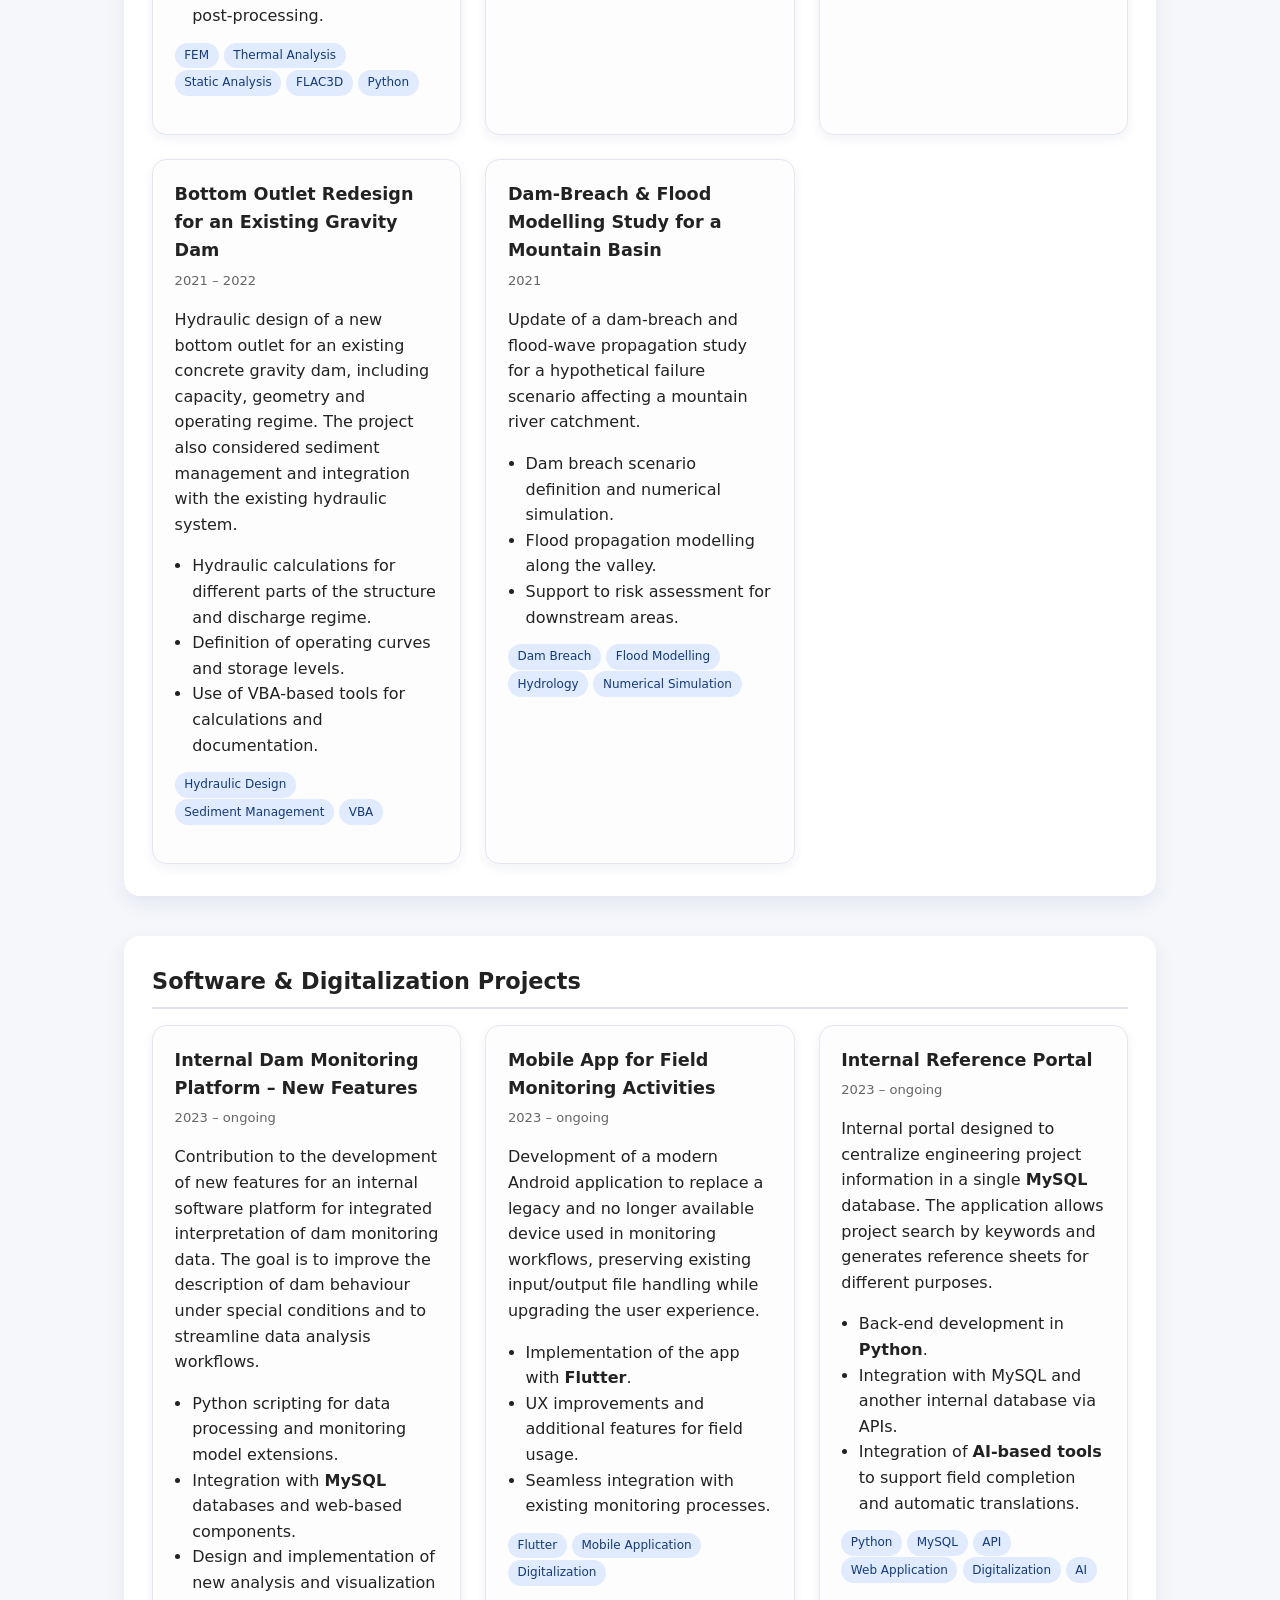
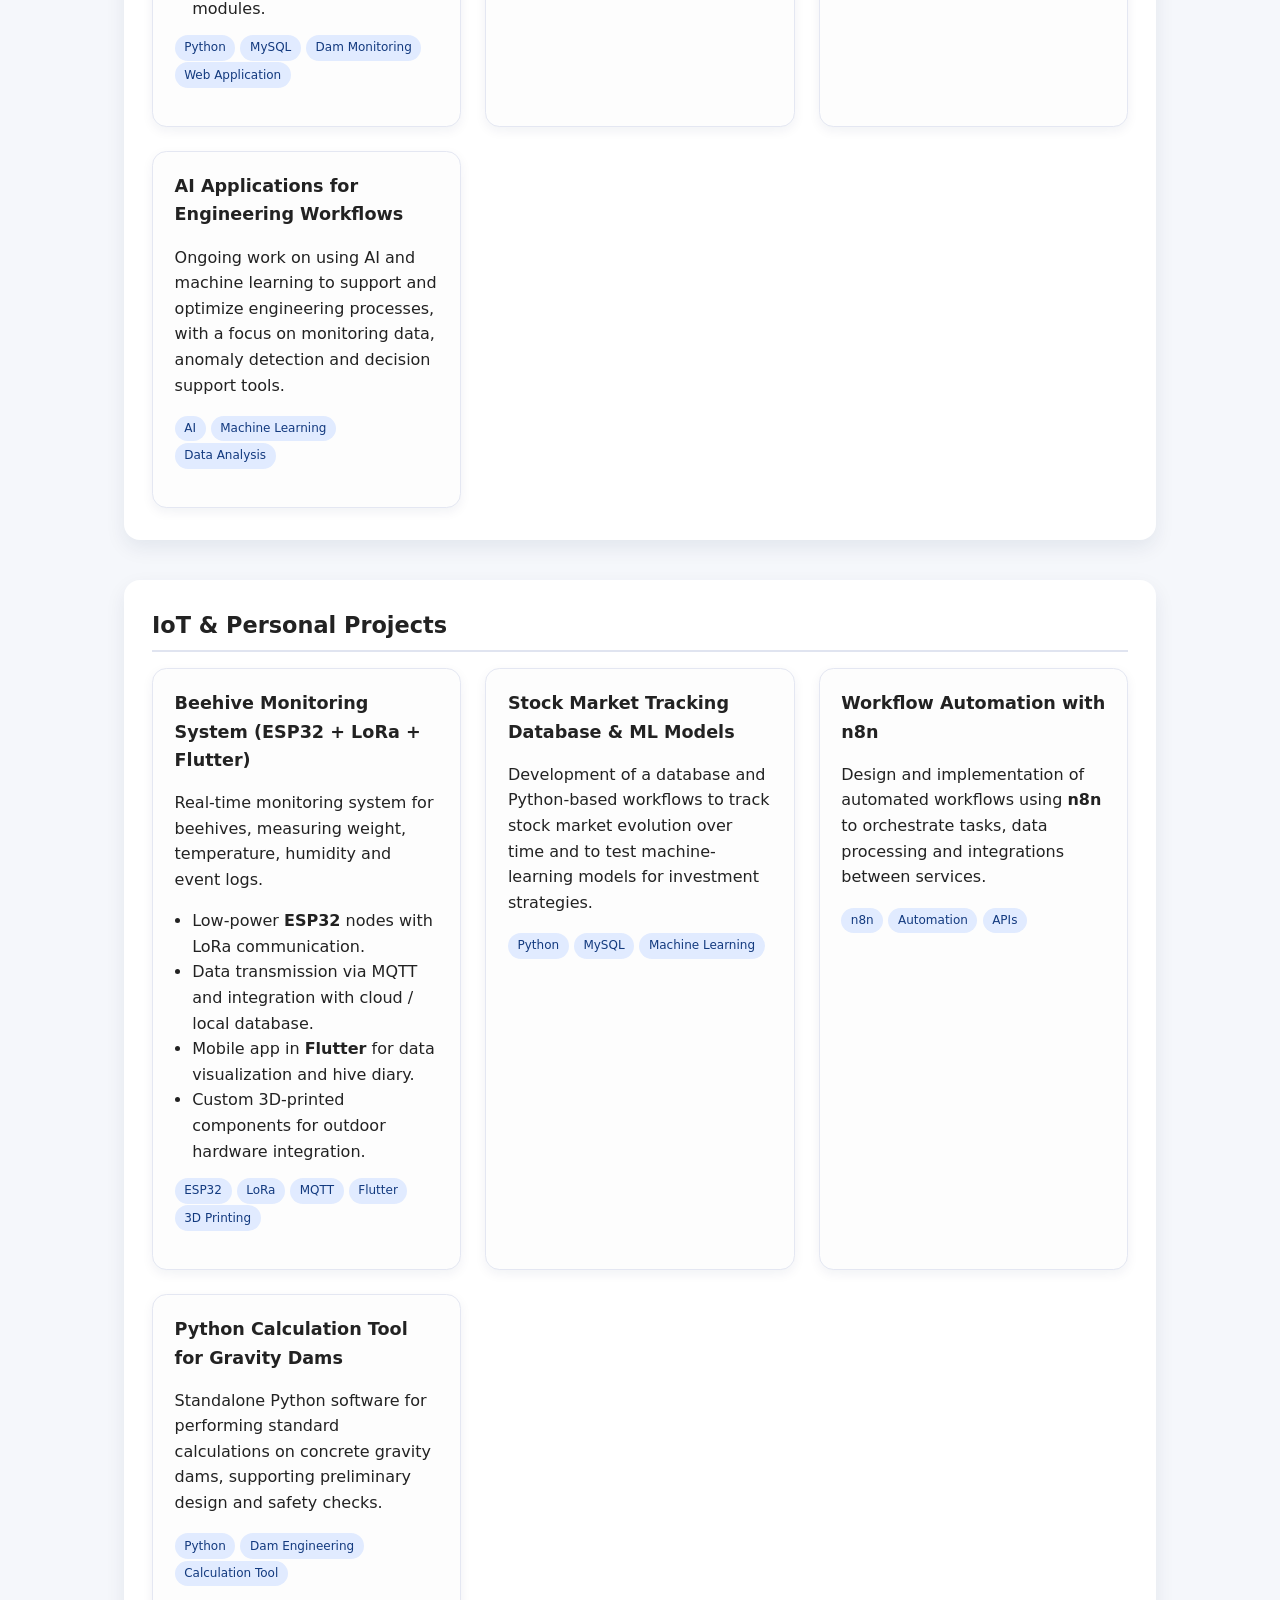
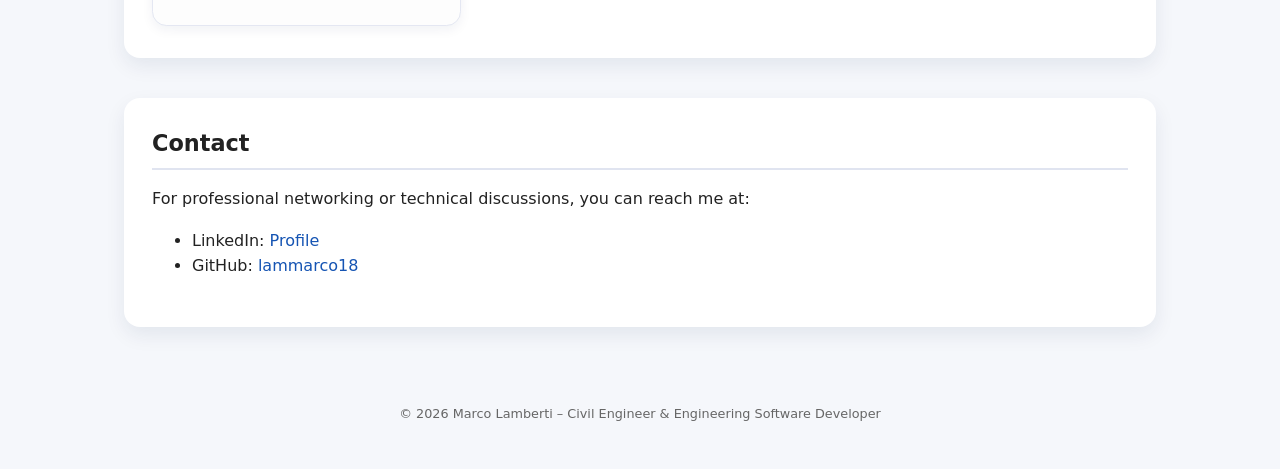
==== commit 876c7e28: "Minor changes" ====
--- a/index.html
+++ b/index.html
@@ -250,13 +250,12 @@
               keywords and generates reference sheets for different purposes.
             </p>
             <ul class="card-list">
-              <li>Back-end development in <strong>Python (Flask)</strong>.</li>
+              <li>Back-end development in <strong>Python</strong>.</li>
               <li>Integration with MySQL and another internal database via APIs.</li>
               <li>Integration of <strong>AI-based tools</strong> to support field completion and automatic translations.</li>
             </ul>
             <p class="card-tags">
               <span class="chip">Python</span>
-              <span class="chip">Flask</span>
               <span class="chip">MySQL</span>
               <span class="chip">API</span>
               <span class="chip">Web Application</span>
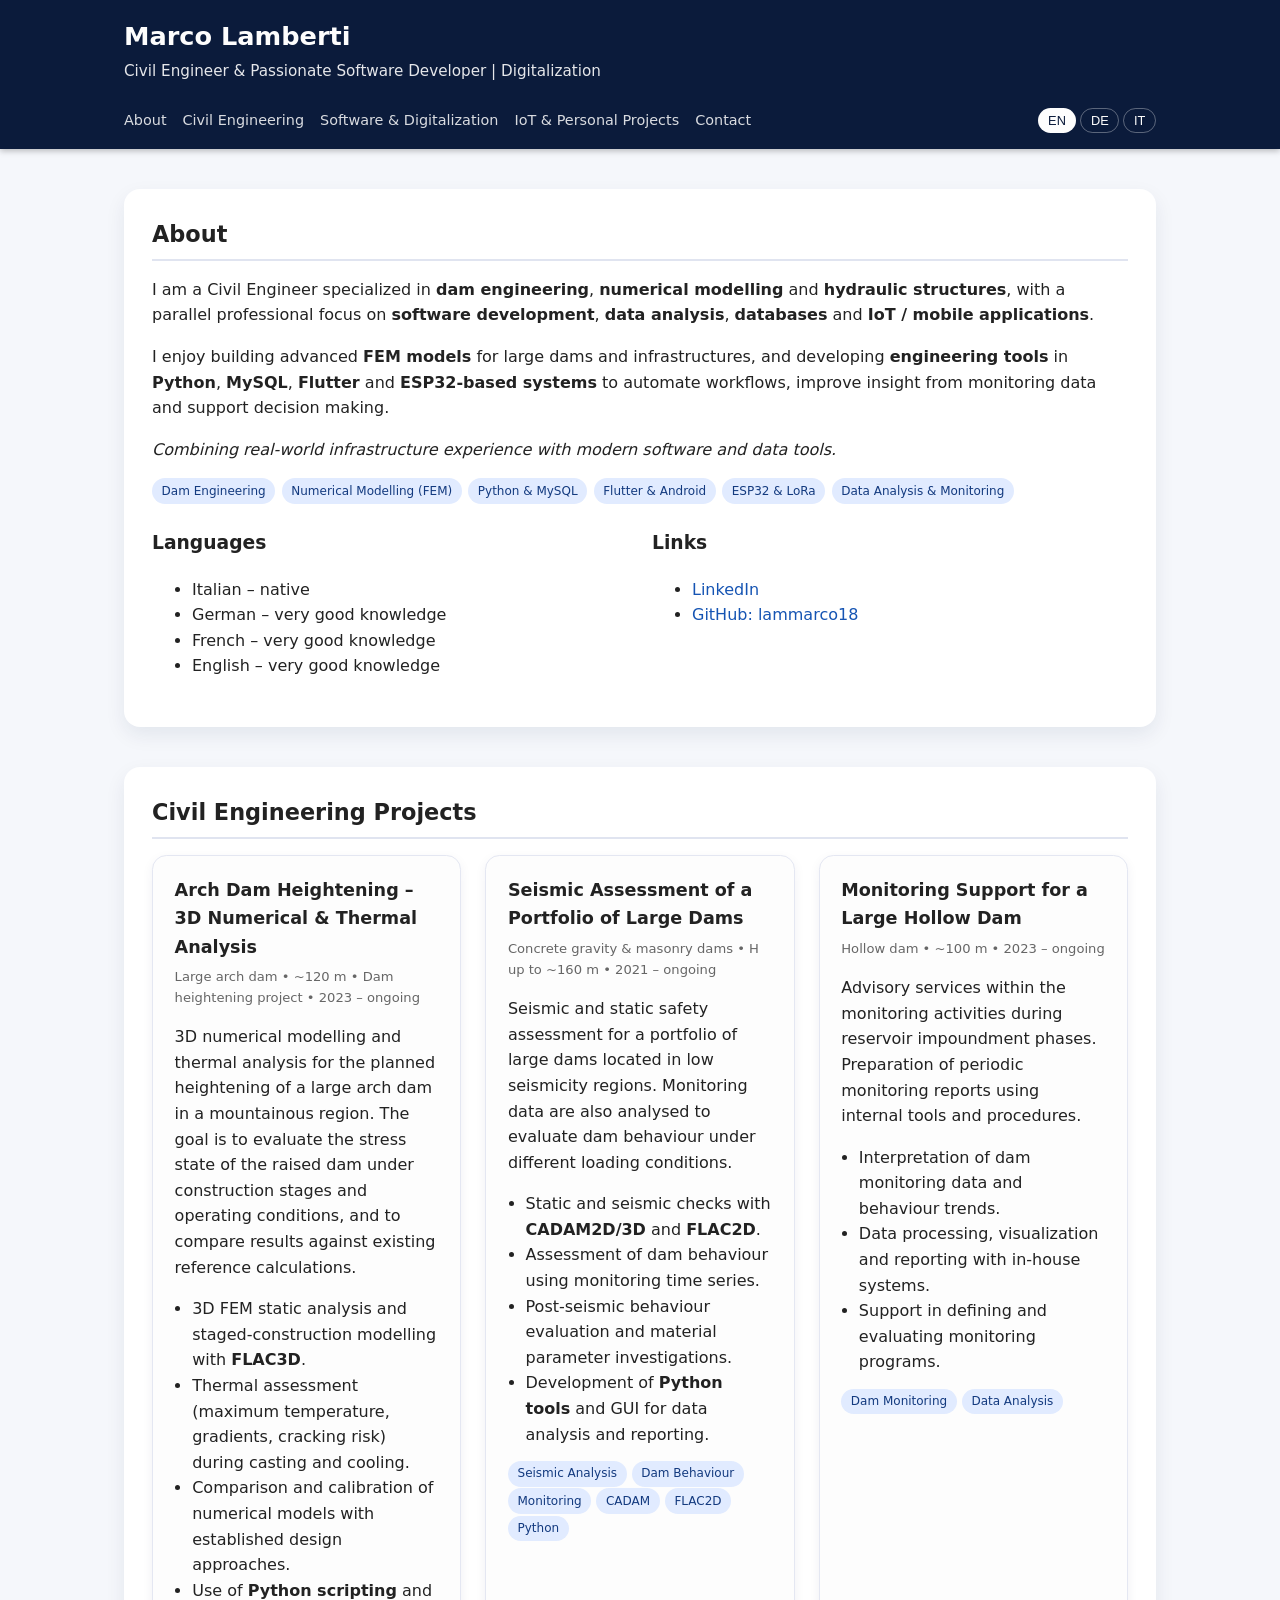
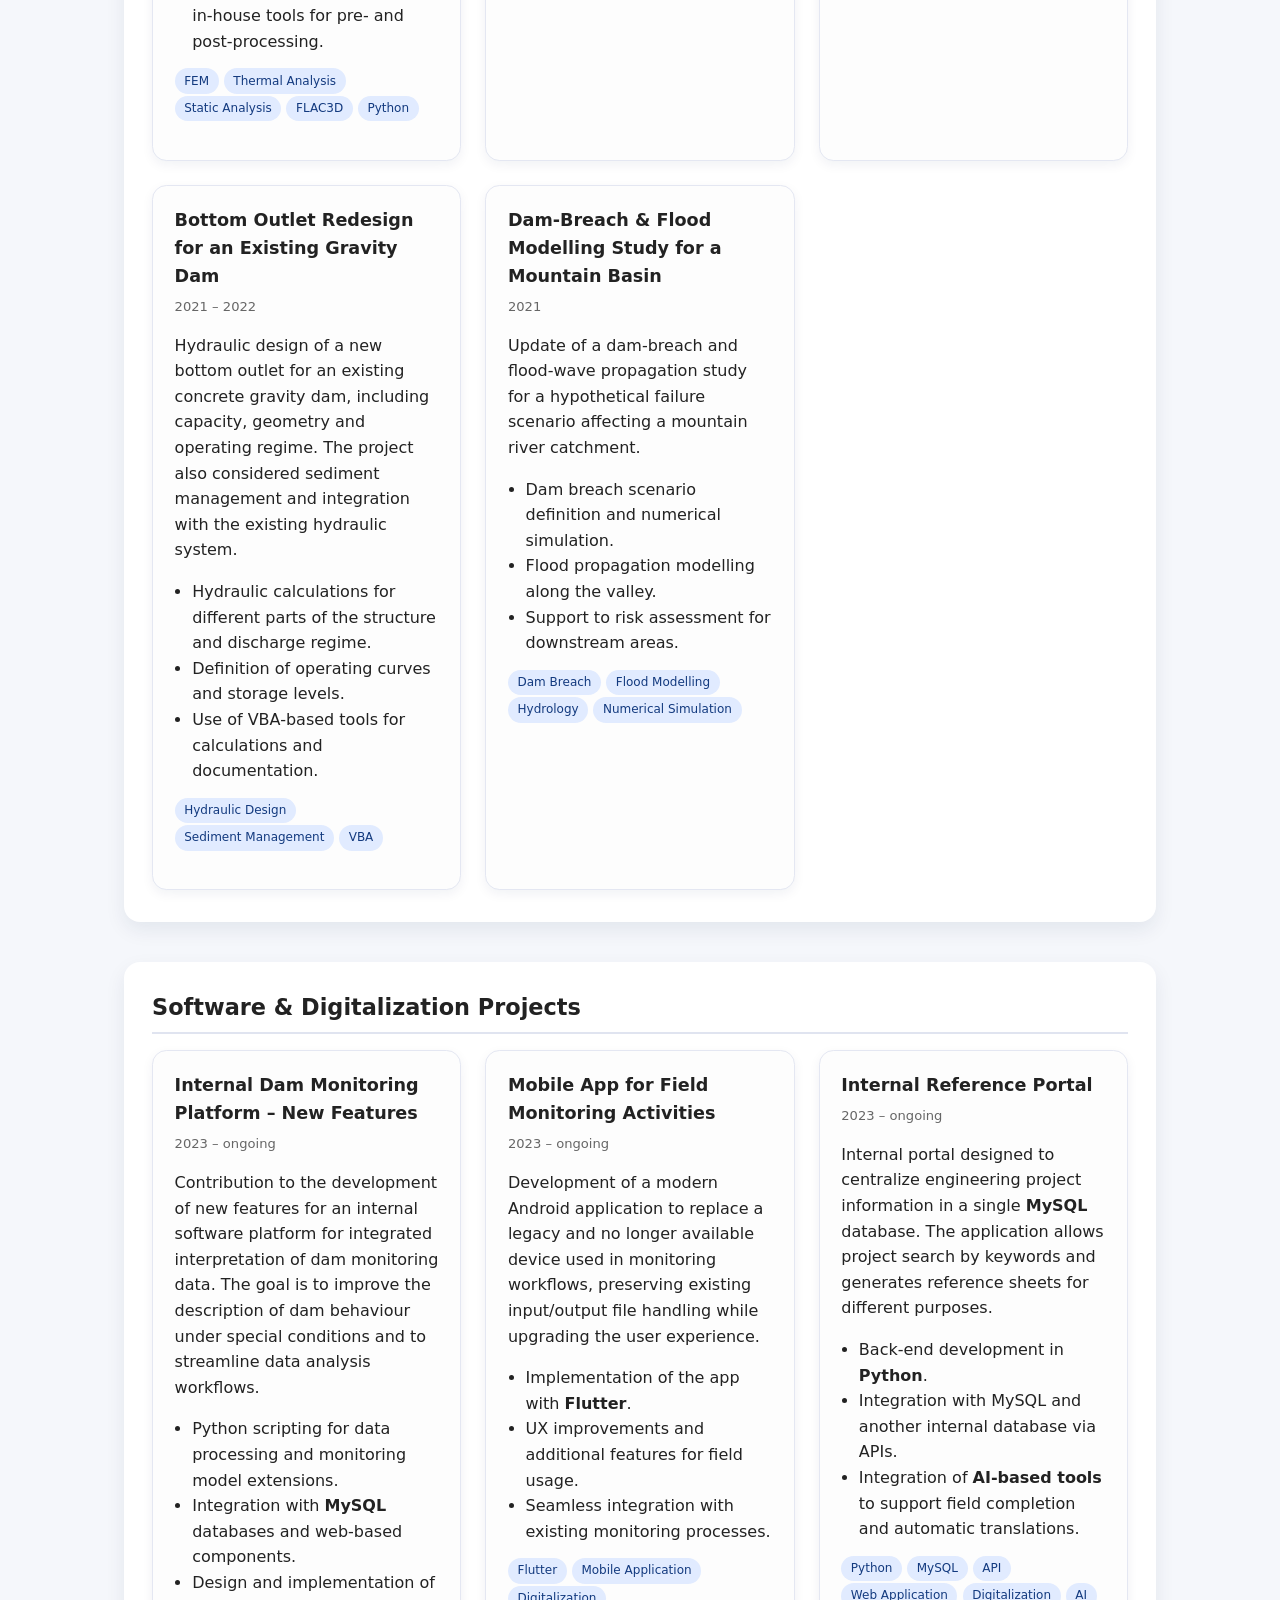
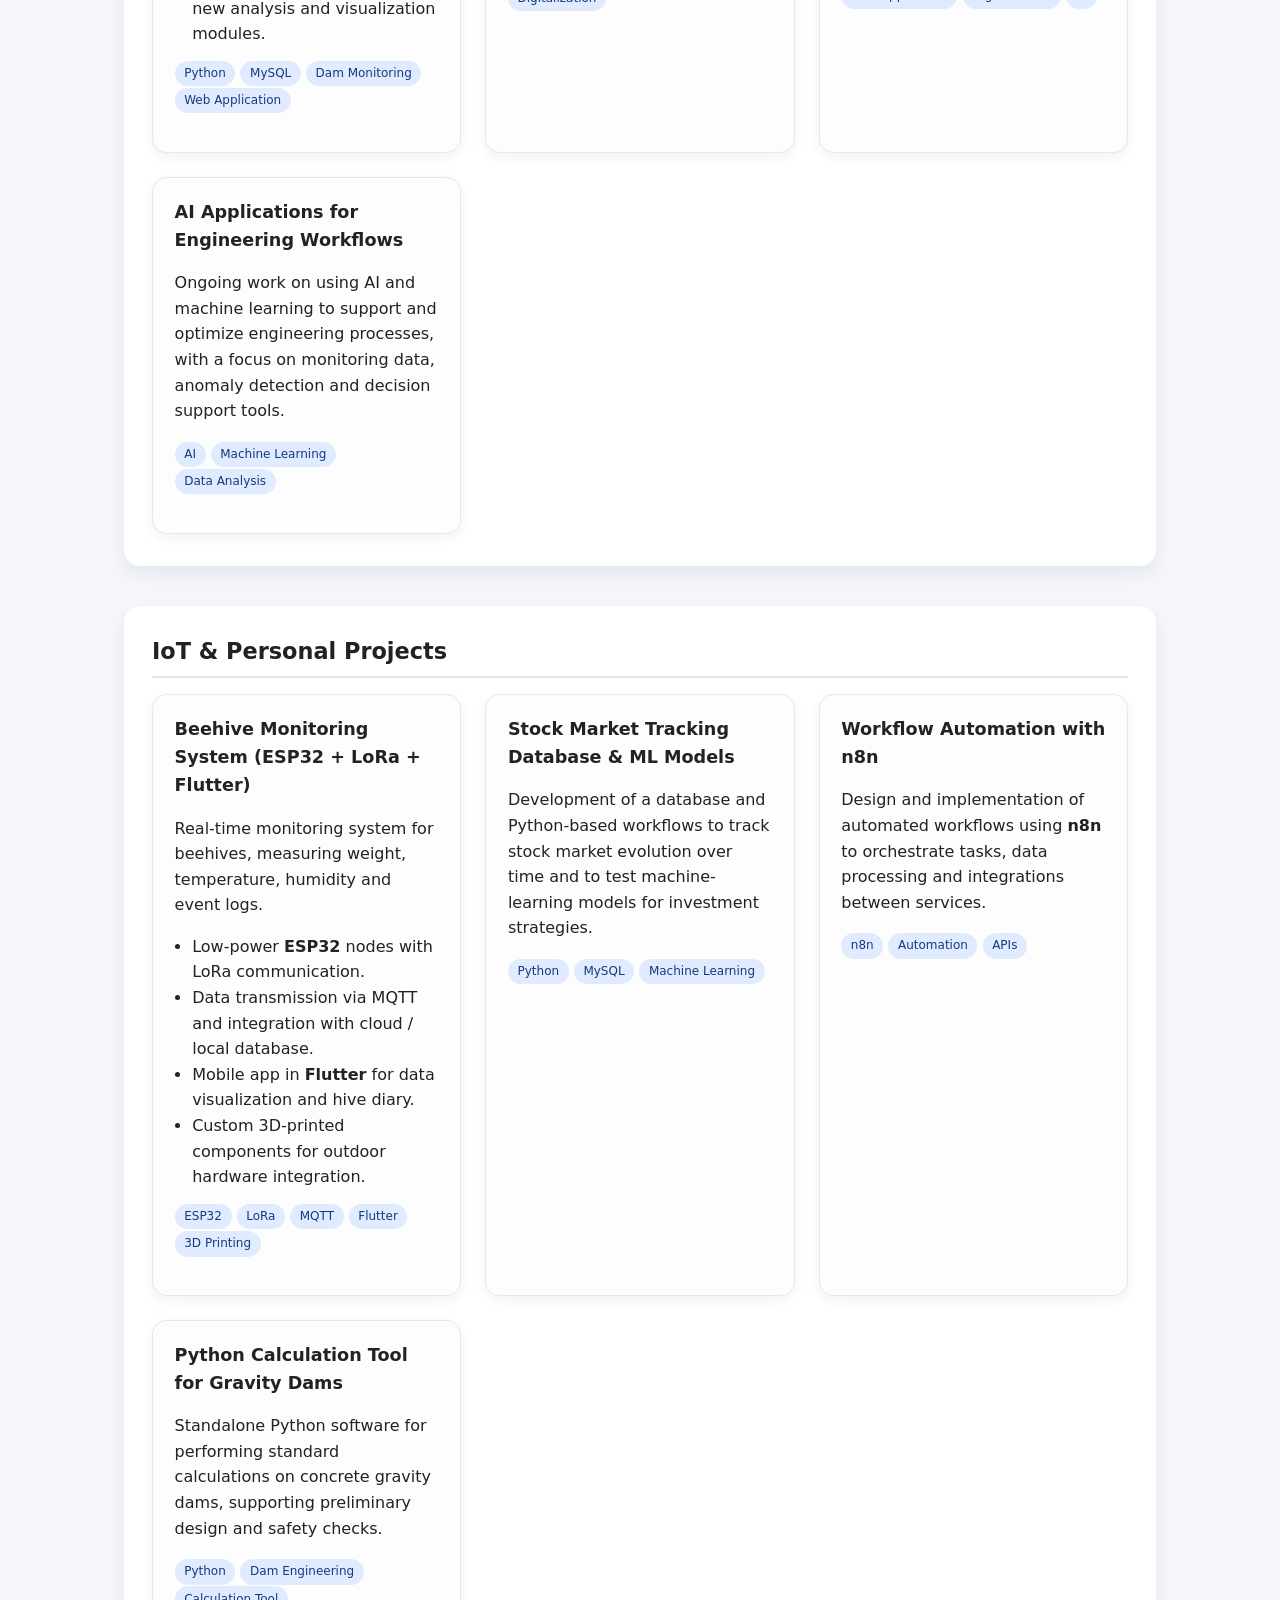
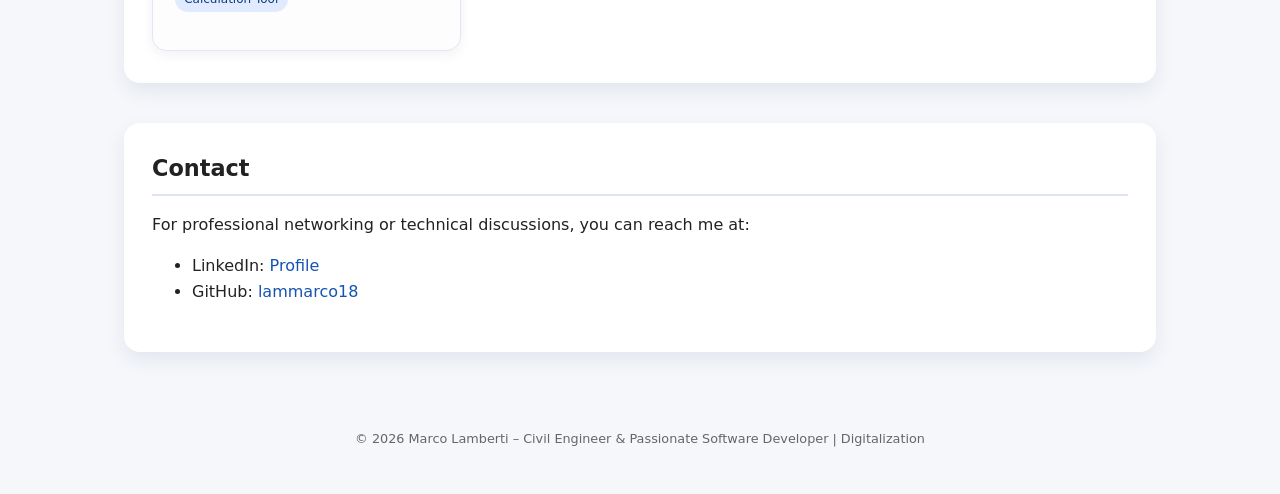
==== commit 7a87d62d: "Minor bug fixes and changes" ====
--- a/index.html
+++ b/index.html
@@ -2,7 +2,7 @@
 <html lang="en">
 <head>
   <meta charset="UTF-8" />
-  <title>Marco Lamberti – Civil Engineer & Software Developer</title>
+  <title>Marco Lamberti – Civil Engineer & Passionate Software Developer | Digitalization</title>
   <meta name="viewport" content="width=device-width, initial-scale=1" />
   <meta name="description" content="Portfolio of Marco Lamberti, Civil Engineer specialized in dam engineering, numerical modelling and engineering software development (Python, MySQL, Flutter, IoT).">
   <link rel="stylesheet" href="style.css" />
@@ -12,7 +12,7 @@
     <div class="container header-inner">
       <div>
         <h1 class="site-title">Marco Lamberti</h1>
-        <p class="site-subtitle">Civil Engineer &amp; Engineering Software Developer</p>
+        <p class="site-subtitle">Civil Engineer &amp; Passionate Software Developer | Digitalization</p>
       </div>
       <nav class="main-nav">
         <a href="#about">About</a>
@@ -67,8 +67,9 @@
             <h3>Languages</h3>
             <ul>
               <li>Italian – native</li>
-              <li>English – fluent (C1)</li>
-              <li>German – intermediate (B1–B2)</li>
+              <li>German – very good knowledge</li>
+              <li>French – very good knowledge</li>
+              <li>English – very good knowledge</li>
             </ul>
           </div>
           <div>
@@ -282,7 +283,7 @@
       </section>
 
       <section id="iot" class="section-block">
-        <h2>IoT &amp; Personal Projects</h></h2>
+        <h2>IoT &amp; Personal Projects</h2>
         <div class="card-grid">
 
           <article class="card">
@@ -377,6 +378,14 @@
           <strong>Flutter</strong> und <strong>ESP32</strong>, um Arbeitsabläufe zu 
           automatisieren und Monitoringdaten besser zu nutzen.
         </p>
+
+        <h3>Sprachkenntnisse</h3>
+        <ul>
+          <li>Italienisch – Muttersprache</li>
+          <li>Deutsch – Sehr gute Kenntnisse</li>
+          <li>Französisch – Sehr gute Kenntnisse</li>
+          <li>Englisch – Sehr gute Kenntnisse</li>
+        </ul>
       </section>
 
       <section id="civil-de" class="section-block">
@@ -439,6 +448,14 @@
           ed <strong>ESP32</strong>, creando strumenti che automatizzano i flussi di lavoro e 
           valorizzano i dati di monitoraggio.
         </p>
+
+        <h3>Lingue</h3>
+        <ul>
+          <li>Italiano – madrelingua</li>
+          <li>Tedesco – ottime conoscenze</li>
+          <li>Francese – ottime conoscenze</li>
+          <li>Inglese – ottime conoscenze</li>
+        </ul>
       </section>
 
       <section id="civil-it" class="section-block">
@@ -488,7 +505,7 @@
 
   <footer class="site-footer">
     <div class="container">
-      <p>&copy; <span id="year"></span> Marco Lamberti – Civil Engineer &amp; Engineering Software Developer</p>
+      <p>&copy; <span id="year"></span> Marco Lamberti – Civil Engineer &amp; Passionate Software Developer | Digitalization</p>
     </div>
   </footer>
 
@@ -516,4 +533,4 @@
     document.getElementById('year').textContent = new Date().getFullYear();
   </script>
 </body>
-</html>
+</html>
